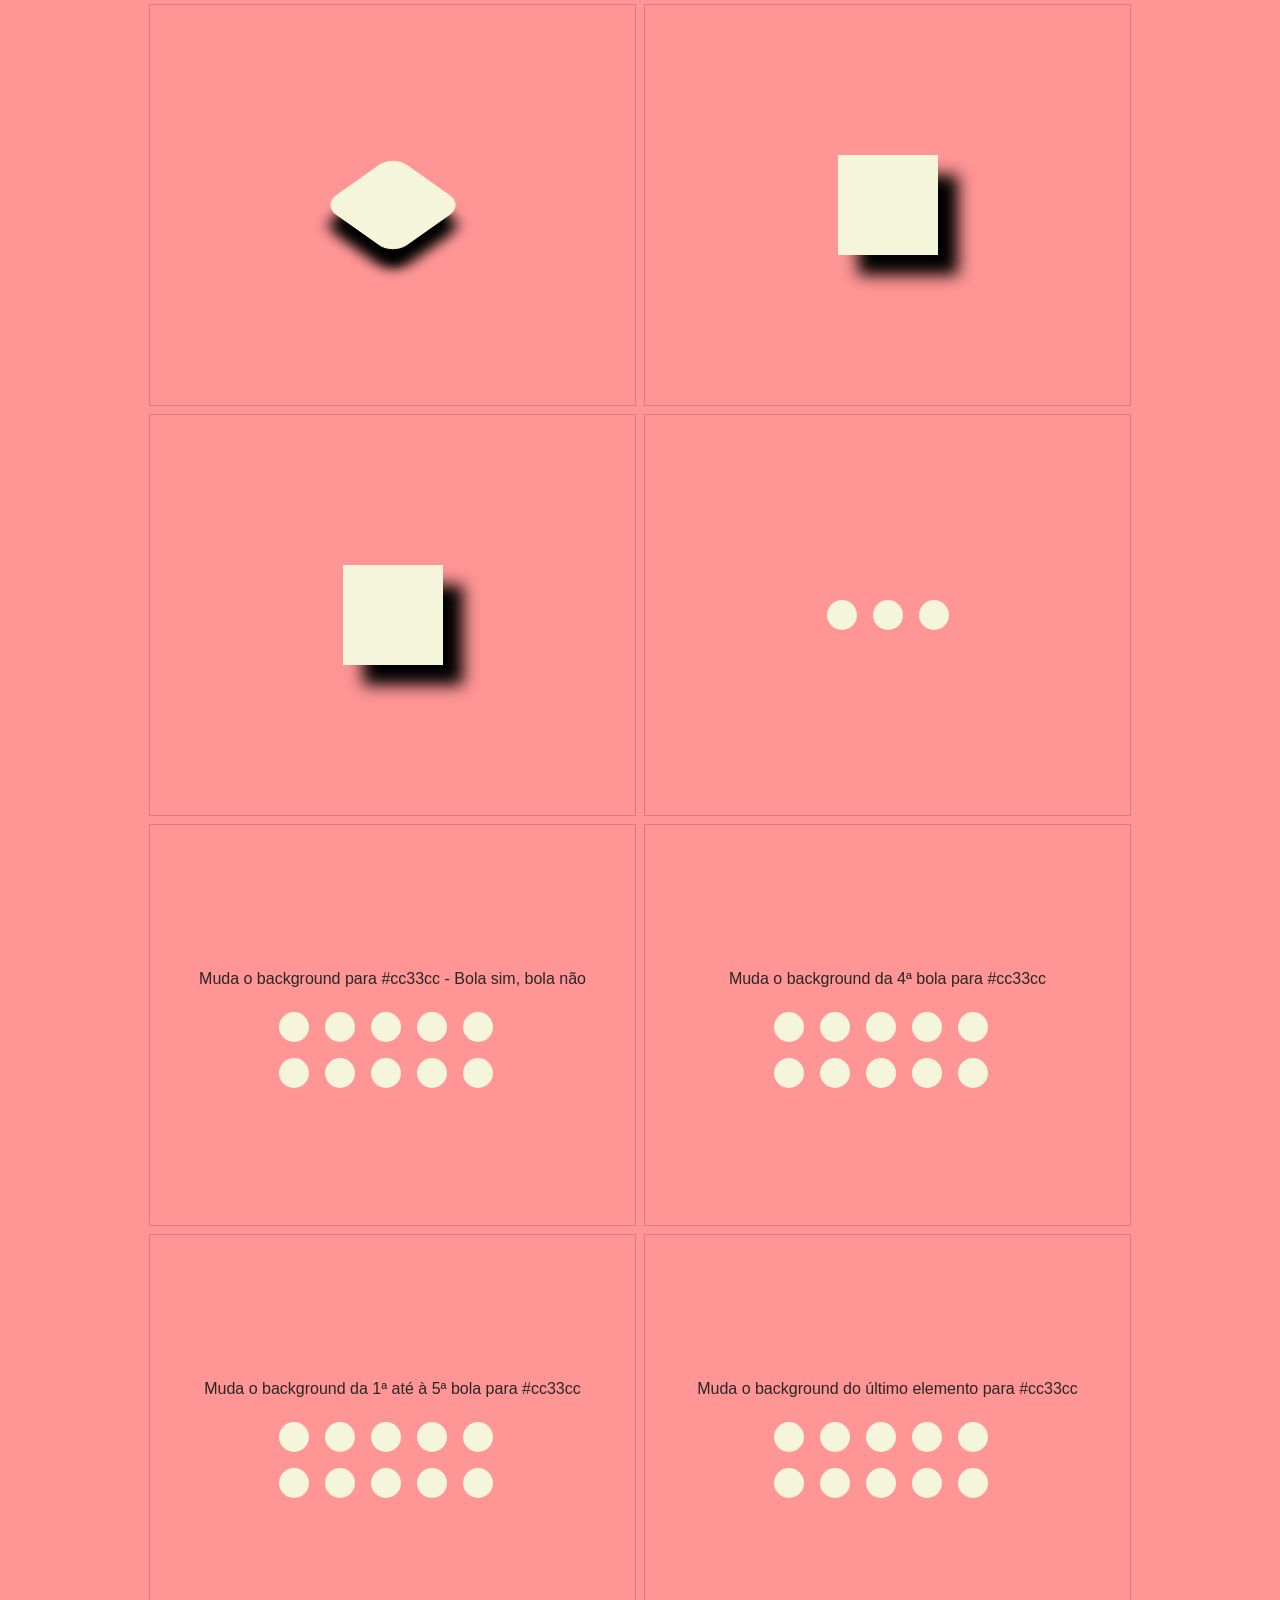
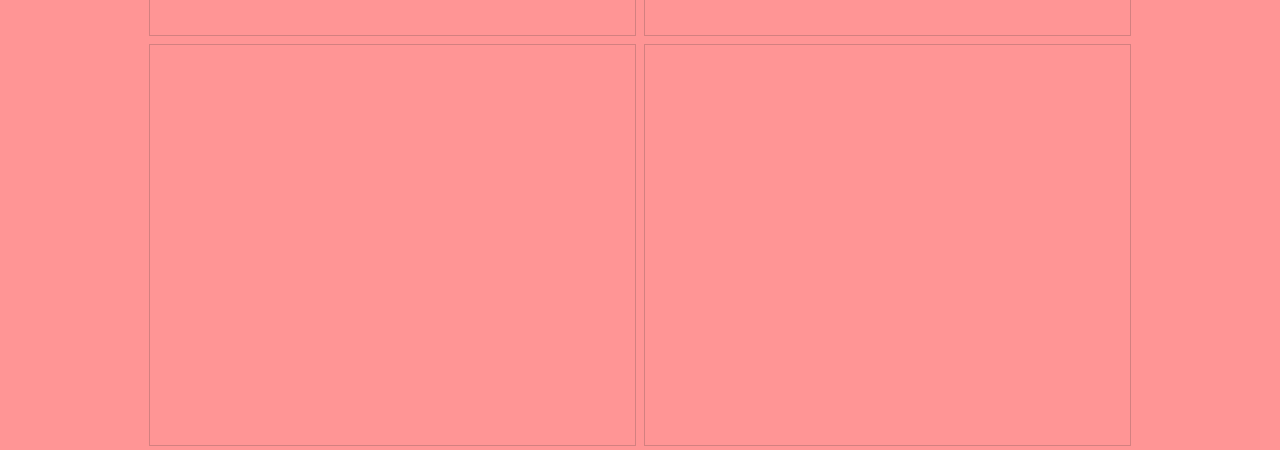
==== index.html @ 0b2a439d "Envio 1-6" ====
<!DOCTYPE html>
<html lang="en">
	<head>
		<meta charset="UTF-8" />
		<meta http-equiv="X-UA-Compatible" content="IE=edge" />
		<meta name="viewport" content="width=device-width, initial-scale=1.0" />
		<title>Document</title>
		<link rel="stylesheet" href="styles.css" />

		<!-- style para outro ficheiro -->
		<!-- <style>
        html, body {
    margin: 0;
    padding: 0;
    background: #f69898;
}

body {
    display: flex;
    flex-wrap: wrap;
    justify-content: space-between;
    width: 990px;
    margin: 0 auto;
}

.container {
    width: calc(50% - 10px);
    display: flex;
    justify-content: center;
    align-items: center;
    position: relative;
    height: 400px;
    border: 1px solid #d38080;
    margin: 4px;
    flex-direction: column;
}

.box {
    width: 120px;
    height: 120px;
    background: beige;
}

.mini-boxes {
    display: flex;
    flex-wrap: wrap;
    width: 50%;
}

.hole {
    width: 30px;
    height: 30px;
    background: beige;
    border-radius: 100%;
    margin: 8px;
} 

    </style> -->
	</head>
	<body>
		<section class="container">
			<div class="box perspective-square"></div>
		</section>

		<section class="container">
			<div class="box z-squares"></div>
		</section>

		<section class="container">
			<div class="box rotate-square"></div>
		</section>

		<section class="container">
			<div class="loading">
				<div class="hole hole1"></div>
				<div class="hole hole2"></div>
				<div class="hole hole3"></div>
			</div>
		</section>

		<div class="container">
			<p>Muda o background para #cc33cc - Bola sim, bola não</p>
			<div class="mini-boxes">
				<div class="hole"></div>
				<div class="hole"></div>
				<div class="hole"></div>
				<div class="hole"></div>
				<div class="hole"></div>
				<div class="hole"></div>
				<div class="hole"></div>
				<div class="hole"></div>
				<div class="hole"></div>
				<div class="hole"></div>
			</div>
		</div>

		<div class="container">
			<p>Muda o background da 4ª bola para #cc33cc</p>
			<div class="mini-boxes">
				<div class="hole"></div>
				<div class="hole"></div>
				<div class="hole"></div>
				<div class="hole"></div>
				<div class="hole"></div>
				<div class="hole"></div>
				<div class="hole"></div>
				<div class="hole"></div>
				<div class="hole"></div>
				<div class="hole"></div>
			</div>
		</div>

		<div class="container">
			<p>Muda o background da 1ª até à 5ª bola para #cc33cc</p>
			<div class="mini-boxes">
				<div class="hole"></div>
				<div class="hole"></div>
				<div class="hole"></div>
				<div class="hole"></div>
				<div class="hole"></div>
				<div class="hole"></div>
				<div class="hole"></div>
				<div class="hole"></div>
				<div class="hole"></div>
				<div class="hole"></div>
			</div>
		</div>

		<div class="container">
			<p>Muda o background do último elemento para #cc33cc</p>
			<div class="mini-boxes">
				<div class="hole"></div>
				<div class="hole"></div>
				<div class="hole"></div>
				<div class="hole"></div>
				<div class="hole"></div>
				<div class="hole"></div>
				<div class="hole"></div>
				<div class="hole"></div>
				<div class="hole"></div>
				<div class="hole"></div>
			</div>
		</div>

		<div class="container">
			<div class="squares">
				<div class="square square--red"></div>
				<div class="square square--blue"></div>
			</div>
		</div>
		<div class="container">
			<div class="board">
				<div class="face front">
					<div class="square"></div>
					<div class="square"></div>
					<div class="square"></div>
					<div class="square"></div>
					<div class="square"></div>
					<div class="square"></div>
					<div class="square"></div>
					<div class="square"></div>
					<div class="square"></div>
					<div class="square"></div>
					<div class="square"></div>
					<div class="square"></div>
					<div class="square"></div>
					<div class="square"></div>
					<div class="square"></div>
					<div class="square"></div>
					<div class="square"></div>
					<div class="square"></div>
					<div class="square"></div>
					<div class="square"></div>
					<div class="square"></div>
					<div class="square"></div>
					<div class="square"></div>
					<div class="square"></div>
					<div class="square"></div>
					<div class="square"></div>
					<div class="square"></div>
					<div class="square"></div>
					<div class="square"></div>
					<div class="square"></div>
					<div class="square"></div>
					<div class="square"></div>
					<div class="square"></div>
					<div class="square"></div>
					<div class="square"></div>
					<div class="square"></div>
					<div class="square"></div>
					<div class="square"></div>
					<div class="square"></div>
					<div class="square"></div>
					<div class="square"></div>
					<div class="square"></div>
					<div class="square"></div>
					<div class="square"></div>
					<div class="square"></div>
					<div class="square"></div>
					<div class="square"></div>
					<div class="square"></div>
					<div class="square"></div>
					<div class="square"></div>
				</div>
			</div>
		</div>
	</body>
	<script>
		document.addEventListener("contextmenu", function (e) {
			e.preventDefault();
		});
	</script>
</html>
---- styles.css ----
html,
body {
  margin: 0;
  padding: 0;
  background: rgb(255, 149, 149);
  color: rgb(39, 39, 39);
  font-family: Arial, Helvetica, sans-serif;
}

body {
  display: flex;
  flex-wrap: wrap;
  justify-content: space-between;
  width: 990px;
  margin: 0 auto;
}

.container {
  width: calc(50% - 10px);
  display: flex;
  justify-content: center;
  align-items: center;
  position: relative;
  height: 400px;
  border: 1px solid #d38080;
  margin: 4px;
  flex-direction: column;
}


.mini-boxes {
  display: flex;
  flex-wrap: wrap;
  width: 50%;
}

.hole {
  width: 30px;
  height: 30px;
  background: beige;
  border-radius: 100%;
  margin: 8px;
}

.box{
  width: 100px;
  height: 100px;
  background: beige;
  box-shadow: 20px 20px 15px 0px rgba(0,0,0,1);
}

@keyframes caixa1 {
  0%{
    left: 0px;
    top: 0px;
    box-shadow: 20px 20px 15px 0px rgba(0,0,0,0);
  }

  100%{
    left: 0px;
    top: 20px;
    box-shadow: 20px 20px 15px 0px rgba(0,0,0,1);
  }

}

.box.perspective-square{
  transform: rotateX(45deg) rotateZ(45deg);
  border-radius: 20px;
  position: relative;
  animation-name: caixa1;
  animation-duration: 1s;
  animation-iteration-count: infinite;
  animation-direction: alternate;
  animation-timing-function: cubic-bezier(0.46, 0.03, 0.79, 0.52);
}

@keyframes caixa2 {
  0%{
    box-shadow: 20px 20px 15px 0px rgba(0,0,0,0);
  }

  100%{
    transform: skewY(45deg);
    box-shadow: 20px 20px 15px 0px rgba(0,0,0,1);
  }
}

.box.z-squares{
  position: relative;
  animation-name: caixa2;
  animation-duration: 2s;
  animation-iteration-count: infinite;
  animation-direction: alternate;
}


@keyframes caixa3 {
  0%{
    transform: rotate(180deg);
  }
  25%{
    transform: rotate(135deg);
  }
  50%{
    transform: rotate(90deg);
  }
  75%{
    transform: rotate(90deg);
  }
  100%{
    transform: rotate(0deg);
  }
  
}

.box.rotate-square{
  position: relative;
  animation-name: caixa3;
  animation-duration: 1s;
  animation-iteration-count: infinite;
  animation-direction: reverse;
}

@keyframes caixa4 {
  0%{
    left: 0px;
    top: 0px;
  }
  
  100%{
    left: 0px;
    top: 10px;
  }
  
}

.loading{
  display: flex;
  position: relative;
  animation-name: caixa4;
  animation-duration: 2s;
  animation-iteration-count: infinite;
  animation-direction: alternate;
}

@keyframes caixa4__hole4 {
  0%{
    left: 0px;
    top: 0px;
  }
  
  100%{
    left: 0px;
    top: 10px;
  }
  
}

.loading:nth-child(2){
  .loading{
    display: flex;
    position: relative;
    animation-name: caixa4__hole2;
    animation-duration: 10s;
    animation-iteration-count: infinite;
    animation-direction: alternate;
  }
}
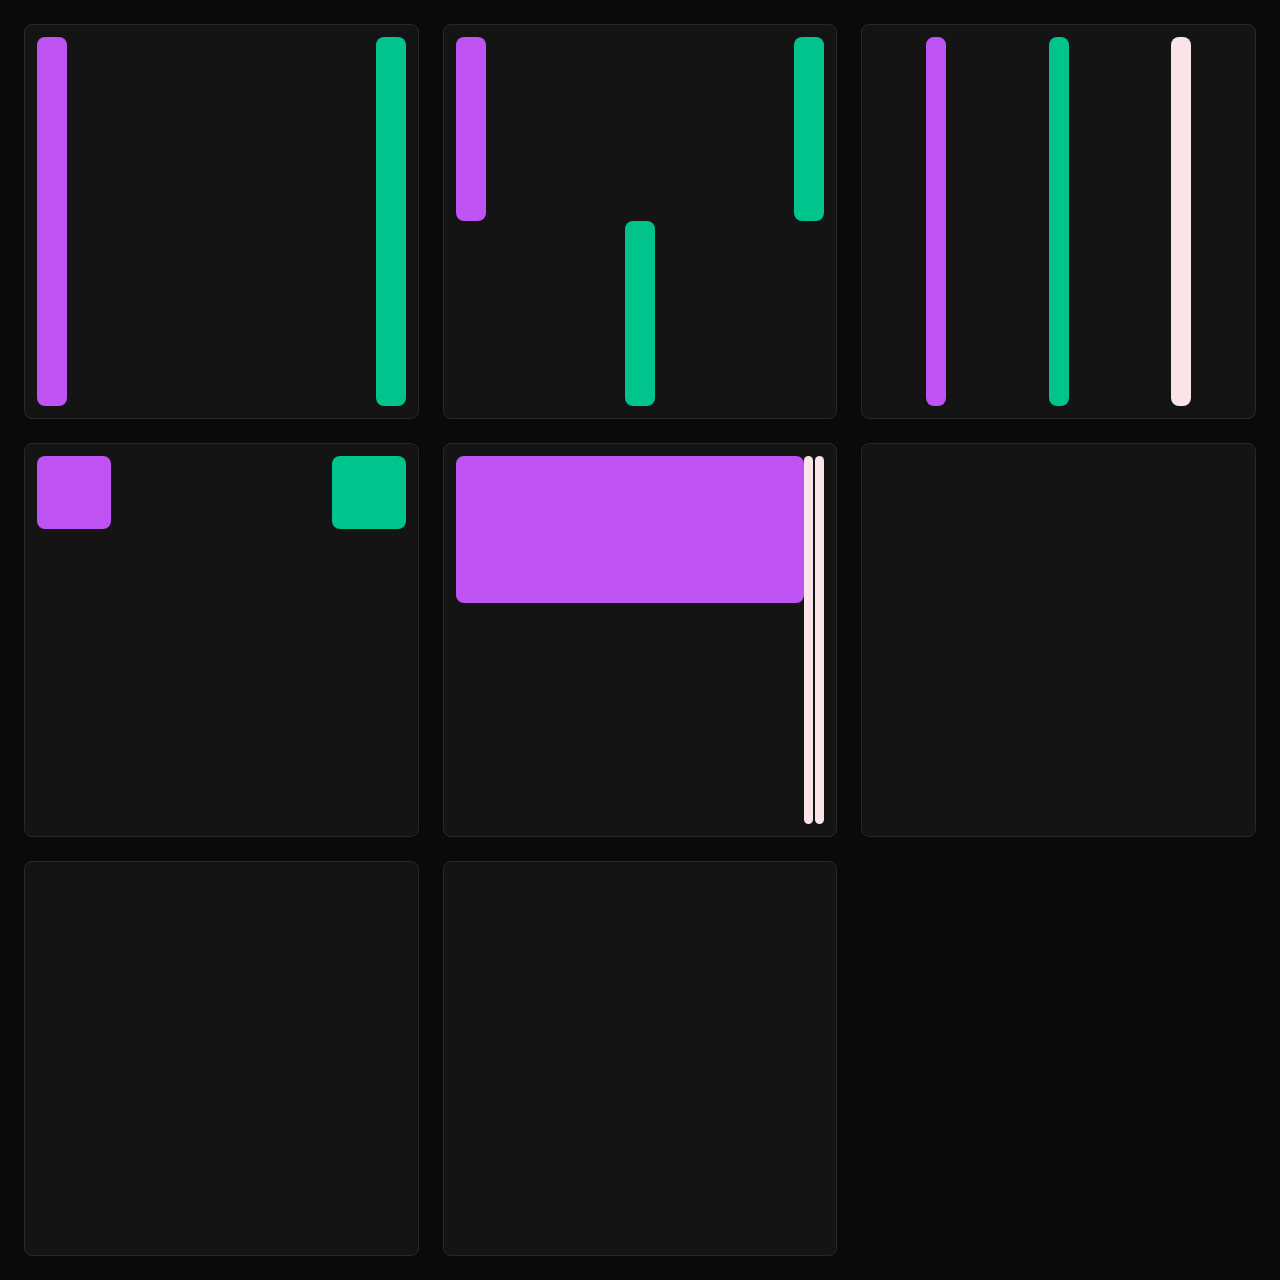
==== commit 7fd341d0: "Envio 1-5" ====
--- a/index.html
+++ b/index.html
@@ -4,210 +4,38 @@
 		<meta charset="UTF-8" />
 		<meta http-equiv="X-UA-Compatible" content="IE=edge" />
 		<meta name="viewport" content="width=device-width, initial-scale=1.0" />
-		<title>Document</title>
+		<title>Mondrian</title>
 		<link rel="stylesheet" href="styles.css" />
-
-		<!-- style para outro ficheiro -->
-		<!-- <style>
-        html, body {
-    margin: 0;
-    padding: 0;
-    background: #f69898;
-}
-
-body {
-    display: flex;
-    flex-wrap: wrap;
-    justify-content: space-between;
-    width: 990px;
-    margin: 0 auto;
-}
-
-.container {
-    width: calc(50% - 10px);
-    display: flex;
-    justify-content: center;
-    align-items: center;
-    position: relative;
-    height: 400px;
-    border: 1px solid #d38080;
-    margin: 4px;
-    flex-direction: column;
-}
-
-.box {
-    width: 120px;
-    height: 120px;
-    background: beige;
-}
-
-.mini-boxes {
-    display: flex;
-    flex-wrap: wrap;
-    width: 50%;
-}
-
-.hole {
-    width: 30px;
-    height: 30px;
-    background: beige;
-    border-radius: 100%;
-    margin: 8px;
-} 
-
-    </style> -->
 	</head>
 	<body>
-		<section class="container">
-			<div class="box perspective-square"></div>
-		</section>
-
-		<section class="container">
-			<div class="box z-squares"></div>
-		</section>
-
-		<section class="container">
-			<div class="box rotate-square"></div>
-		</section>
-
-		<section class="container">
-			<div class="loading">
-				<div class="hole hole1"></div>
-				<div class="hole hole2"></div>
-				<div class="hole hole3"></div>
-			</div>
-		</section>
-
-		<div class="container">
-			<p>Muda o background para #cc33cc - Bola sim, bola não</p>
-			<div class="mini-boxes">
-				<div class="hole"></div>
-				<div class="hole"></div>
-				<div class="hole"></div>
-				<div class="hole"></div>
-				<div class="hole"></div>
-				<div class="hole"></div>
-				<div class="hole"></div>
-				<div class="hole"></div>
-				<div class="hole"></div>
-				<div class="hole"></div>
+		<div class="board board-1">
+			<div class="bg-purple box"></div>
+			<div class="bg-green box"></div>
+		</div>
+		<div class="board board-2">
+			<div class="bg-purple box"></div>
+			<div class="bg-green box dif"></div>
+			<div class="bg-green box"></div>
+		</div>
+		<div class="board board-3">
+			<div class="bg-purple box"></div>
+			<div class="bg-green box"></div>
+			<div class="bg-pink box"></div>
+		</div>
+		<div class="board board-4">
+			<div class="bg-purple box"></div>
+			<div class="bg-green box"></div>
+		</div>
+		<div class="board board-5">
+			<div class="bg-purple box"></div>
+			<div class="box2">
+				<div class="bg-pink box2"></div>
+				<div class="bg-pink box2"></div>
 			</div>
 		</div>
-
-		<div class="container">
-			<p>Muda o background da 4ª bola para #cc33cc</p>
-			<div class="mini-boxes">
-				<div class="hole"></div>
-				<div class="hole"></div>
-				<div class="hole"></div>
-				<div class="hole"></div>
-				<div class="hole"></div>
-				<div class="hole"></div>
-				<div class="hole"></div>
-				<div class="hole"></div>
-				<div class="hole"></div>
-				<div class="hole"></div>
-			</div>
-		</div>
-
-		<div class="container">
-			<p>Muda o background da 1ª até à 5ª bola para #cc33cc</p>
-			<div class="mini-boxes">
-				<div class="hole"></div>
-				<div class="hole"></div>
-				<div class="hole"></div>
-				<div class="hole"></div>
-				<div class="hole"></div>
-				<div class="hole"></div>
-				<div class="hole"></div>
-				<div class="hole"></div>
-				<div class="hole"></div>
-				<div class="hole"></div>
-			</div>
-		</div>
-
-		<div class="container">
-			<p>Muda o background do último elemento para #cc33cc</p>
-			<div class="mini-boxes">
-				<div class="hole"></div>
-				<div class="hole"></div>
-				<div class="hole"></div>
-				<div class="hole"></div>
-				<div class="hole"></div>
-				<div class="hole"></div>
-				<div class="hole"></div>
-				<div class="hole"></div>
-				<div class="hole"></div>
-				<div class="hole"></div>
-			</div>
-		</div>
-
-		<div class="container">
-			<div class="squares">
-				<div class="square square--red"></div>
-				<div class="square square--blue"></div>
-			</div>
-		</div>
-		<div class="container">
-			<div class="board">
-				<div class="face front">
-					<div class="square"></div>
-					<div class="square"></div>
-					<div class="square"></div>
-					<div class="square"></div>
-					<div class="square"></div>
-					<div class="square"></div>
-					<div class="square"></div>
-					<div class="square"></div>
-					<div class="square"></div>
-					<div class="square"></div>
-					<div class="square"></div>
-					<div class="square"></div>
-					<div class="square"></div>
-					<div class="square"></div>
-					<div class="square"></div>
-					<div class="square"></div>
-					<div class="square"></div>
-					<div class="square"></div>
-					<div class="square"></div>
-					<div class="square"></div>
-					<div class="square"></div>
-					<div class="square"></div>
-					<div class="square"></div>
-					<div class="square"></div>
-					<div class="square"></div>
-					<div class="square"></div>
-					<div class="square"></div>
-					<div class="square"></div>
-					<div class="square"></div>
-					<div class="square"></div>
-					<div class="square"></div>
-					<div class="square"></div>
-					<div class="square"></div>
-					<div class="square"></div>
-					<div class="square"></div>
-					<div class="square"></div>
-					<div class="square"></div>
-					<div class="square"></div>
-					<div class="square"></div>
-					<div class="square"></div>
-					<div class="square"></div>
-					<div class="square"></div>
-					<div class="square"></div>
-					<div class="square"></div>
-					<div class="square"></div>
-					<div class="square"></div>
-					<div class="square"></div>
-					<div class="square"></div>
-					<div class="square"></div>
-					<div class="square"></div>
-				</div>
-			</div>
-		</div>
+		<div class="board"></div>
+		<div class="board"></div>
+		<div class="board"></div>
+	
 	</body>
-	<script>
-		document.addEventListener("contextmenu", function (e) {
-			e.preventDefault();
-		});
-	</script>
 </html>
--- a/styles.css
+++ b/styles.css
@@ -1,169 +1,120 @@
 html,
 body {
-  margin: 0;
-  padding: 0;
-  background: rgb(255, 149, 149);
-  color: rgb(39, 39, 39);
-  font-family: Arial, Helvetica, sans-serif;
+    margin: 0;
+    padding: 0;
 }
 
 body {
-  display: flex;
-  flex-wrap: wrap;
-  justify-content: space-between;
-  width: 990px;
-  margin: 0 auto;
+    background: rgba(10, 10, 10);
+    box-sizing: border-box;
+    align-items: center;
+    min-height: 100vh;
+    gap: 24px;
+    display: grid;
+    place-content: center;
+    grid-template-columns: repeat(3, 0.5fr);
+    padding: 24px;
 }
 
-.container {
-  width: calc(50% - 10px);
-  display: flex;
-  justify-content: center;
-  align-items: center;
-  position: relative;
-  height: 400px;
-  border: 1px solid #d38080;
-  margin: 4px;
-  flex-direction: column;
+.board {
+    background: rgba(20, 20, 20);
+    aspect-ratio: 1;
+    border: 1px solid rgba(40, 40, 40);
+    padding: 12px;
+    display: flex;
 }
 
-
-.mini-boxes {
-  display: flex;
-  flex-wrap: wrap;
-  width: 50%;
+div {
+    border-radius: 8px;
 }
 
-.hole {
-  width: 30px;
-  height: 30px;
-  background: beige;
-  border-radius: 100%;
-  margin: 8px;
+/* BG-colors */
+.bg-gray {
+    background: #fafafa;
 }
 
-.box{
-  width: 100px;
-  height: 100px;
-  background: beige;
-  box-shadow: 20px 20px 15px 0px rgba(0,0,0,1);
+.bg-blue {
+    background: #6979f8;
 }
 
-@keyframes caixa1 {
-  0%{
-    left: 0px;
-    top: 0px;
-    box-shadow: 20px 20px 15px 0px rgba(0,0,0,0);
-  }
-
-  100%{
-    left: 0px;
-    top: 20px;
-    box-shadow: 20px 20px 15px 0px rgba(0,0,0,1);
-  }
-
+.bg-red {
+    background: #ff647c;
 }
 
-.box.perspective-square{
-  transform: rotateX(45deg) rotateZ(45deg);
-  border-radius: 20px;
-  position: relative;
-  animation-name: caixa1;
-  animation-duration: 1s;
-  animation-iteration-count: infinite;
-  animation-direction: alternate;
-  animation-timing-function: cubic-bezier(0.46, 0.03, 0.79, 0.52);
+.bg-orange {
+    background: #ffa26b;
 }
 
-@keyframes caixa2 {
-  0%{
-    box-shadow: 20px 20px 15px 0px rgba(0,0,0,0);
-  }
-
-  100%{
-    transform: skewY(45deg);
-    box-shadow: 20px 20px 15px 0px rgba(0,0,0,1);
-  }
+.bg-green {
+    background: #00c48c;
 }
 
-.box.z-squares{
-  position: relative;
-  animation-name: caixa2;
-  animation-duration: 2s;
-  animation-iteration-count: infinite;
-  animation-direction: alternate;
+.bg-purple {
+    background: #be52f2;
 }
 
-
-@keyframes caixa3 {
-  0%{
-    transform: rotate(180deg);
-  }
-  25%{
-    transform: rotate(135deg);
-  }
-  50%{
-    transform: rotate(90deg);
-  }
-  75%{
-    transform: rotate(90deg);
-  }
-  100%{
-    transform: rotate(0deg);
-  }
-  
+.bg-pink {
+    background: #fbe4e8;
 }
 
-.box.rotate-square{
-  position: relative;
-  animation-name: caixa3;
-  animation-duration: 1s;
-  animation-iteration-count: infinite;
-  animation-direction: reverse;
+.board-1{
+    justify-content: space-between;
 }
 
-@keyframes caixa4 {
-  0%{
-    left: 0px;
-    top: 0px;
-  }
-  
-  100%{
-    left: 0px;
-    top: 10px;
-  }
-  
+.board-1 .box{
+    width: 30px;
+    height: 100%;
 }
 
-.loading{
-  display: flex;
-  position: relative;
-  animation-name: caixa4;
-  animation-duration: 2s;
-  animation-iteration-count: infinite;
-  animation-direction: alternate;
+.board-2{
+    justify-content: space-between;
 }
 
-@keyframes caixa4__hole4 {
-  0%{
-    left: 0px;
-    top: 0px;
-  }
-  
-  100%{
-    left: 0px;
-    top: 10px;
-  }
-  
+.board-2 .box{
+    width: 30px;
+    height: 50%;
 }
 
-.loading:nth-child(2){
-  .loading{
+.board-2 .box:nth-child(2){ 
+    align-self: flex-end;
+ }
+
+ .board-3{
+    justify-content: space-evenly;
+    gap:50px;
+ }
+ .board-3 .box{
+    width: 20px;
+    height: 100%;
+ }
+
+ .board-4{
+    justify-content: space-between;
+ }
+
+ .board-4 .box{
+    width: 20%;
+    height: 20%;
+ }
+
+.board-5{
+    
+}
+
+.board-5 .box{
+    flex-direction: column;
+    gap: 5px;
+    width: 100%;
+    height: 40%;
+}
+
+.box2{
+    justify-content: space-evenly;
+    gap: 2px;
+}
+
+.board-5 .box2{
     display: flex;
-    position: relative;
-    animation-name: caixa4__hole2;
-    animation-duration: 10s;
-    animation-iteration-count: infinite;
-    animation-direction: alternate;
-  }
-}+    width: 20px;
+    height: 100%;
+}
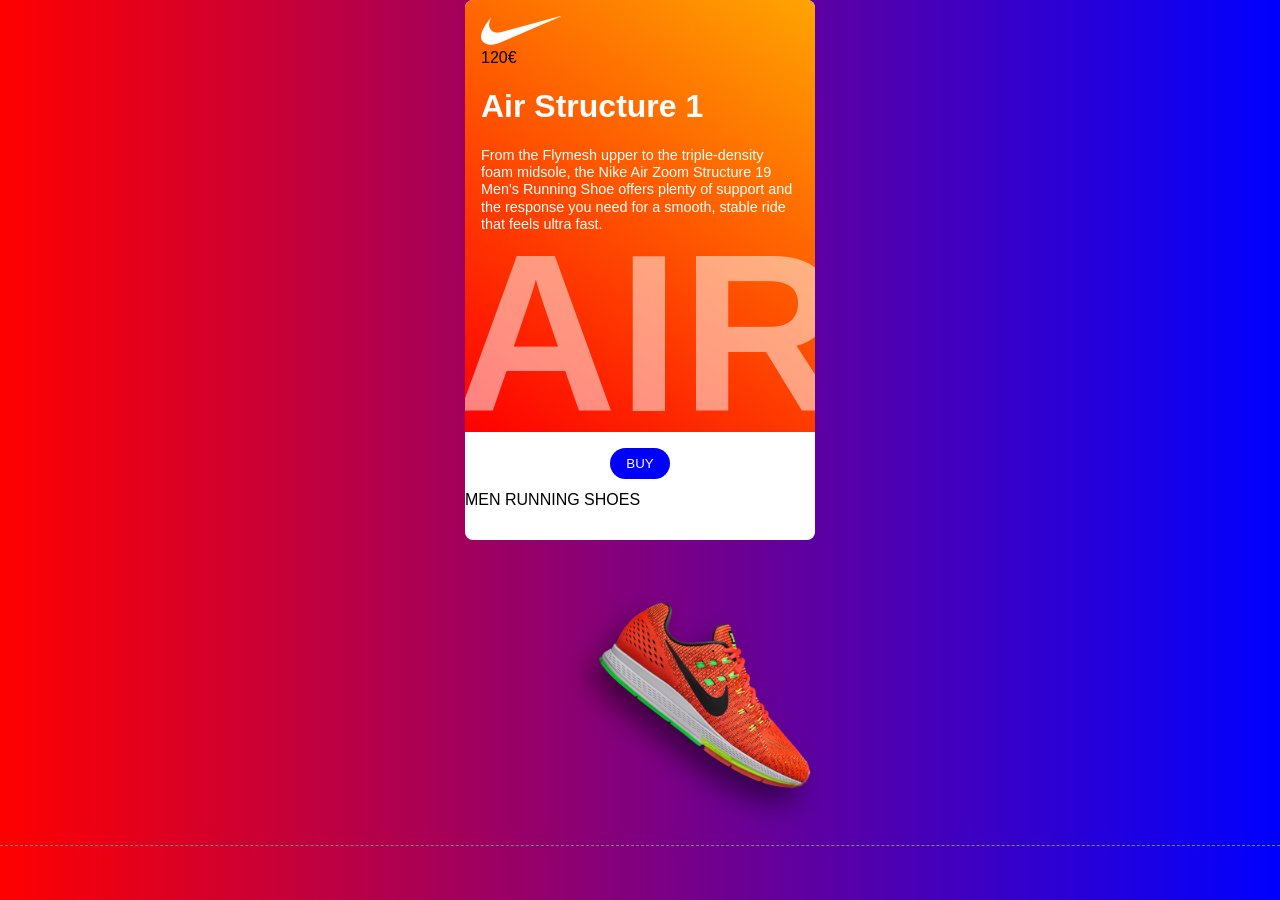
==== commit 86f5d4ed: "Envio 1-4" ====
--- a/index.html
+++ b/index.html
@@ -1,41 +1,31 @@
 <!DOCTYPE html>
 <html lang="en">
-	<head>
-		<meta charset="UTF-8" />
-		<meta http-equiv="X-UA-Compatible" content="IE=edge" />
-		<meta name="viewport" content="width=device-width, initial-scale=1.0" />
-		<title>Mondrian</title>
-		<link rel="stylesheet" href="styles.css" />
-	</head>
-	<body>
-		<div class="board board-1">
-			<div class="bg-purple box"></div>
-			<div class="bg-green box"></div>
-		</div>
-		<div class="board board-2">
-			<div class="bg-purple box"></div>
-			<div class="bg-green box dif"></div>
-			<div class="bg-green box"></div>
-		</div>
-		<div class="board board-3">
-			<div class="bg-purple box"></div>
-			<div class="bg-green box"></div>
-			<div class="bg-pink box"></div>
-		</div>
-		<div class="board board-4">
-			<div class="bg-purple box"></div>
-			<div class="bg-green box"></div>
-		</div>
-		<div class="board board-5">
-			<div class="bg-purple box"></div>
-			<div class="box2">
-				<div class="bg-pink box2"></div>
-				<div class="bg-pink box2"></div>
-			</div>
-		</div>
-		<div class="board"></div>
-		<div class="board"></div>
-		<div class="board"></div>
-	
-	</body>
-</html>
+<head>
+    <meta charset="UTF-8">
+    <meta http-equiv="X-UA-Compatible" content="IE=edge">
+    <meta name="viewport" content="width=device-width, initial-scale=1.0">
+    <title>Sports Card</title>
+    <link rel="stylesheet" href="style.css">
+</head>
+<body>
+    <div class="card">
+        <div class="card__content">
+            <div class="card__content_header">
+                <img class="card__logo"src="assets/logonike.png" alt="">
+                <div class="card_price">120€</div>
+            </div>  
+                <h1 class="card__title">Air Structure 1</h1>
+                <p class="card__description">From the Flymesh upper to the triple-density foam midsole, the Nike Air Zoom Structure 19 Men's Running Shoe
+			offers plenty of support and the response you need for a smooth, stable ride that feels ultra fast.</p>
+
+            <p class="backdrop">AIR</p>
+        </div>
+        <div class="card__actions">
+            <button class="btn">BUY</button>
+            <div class="card__caption">MEN RUNNING SHOES</div>
+        </div>
+    </div>
+    <img class="thumbnail" src="assets/nike19.png" alt="" />
+    <div class="break"></div>
+</body> 
+</html> 
--- a/style.css
+++ b/style.css
@@ -0,0 +1,113 @@
+.html, body{
+    margin:0;
+    background: gainsboro;
+    display: flex;
+    justify-content: center;
+    align-items: center;
+    flex-direction: column;
+    min-width: 100vw;
+    font-family: Arial, Helvetica, sans-serif;
+    background: linear-gradient(90deg,red,blue);
+}
+
+.break {
+    padding: 32px 0;
+    border-bottom: 1px dashed gray;
+    height: 1px;
+    width: 100%;
+}
+
+.card{
+    width: 350px;
+    height: 60vh;
+    background: white;
+    border-radius: 8px;
+    position: relative;
+}
+
+.card__content{
+    background: orange;
+    height: 80%;
+    border-radius: 8px 8px 0 0;
+    padding: 16px;
+    box-sizing: border-box;
+    position: relative;
+    overflow: hidden;
+    background: linear-gradient(35deg, red, orange);
+}
+
+.card__actions{
+    padding: 16px 0;
+}
+
+.card__content__header{
+    position: relative;
+}
+
+.card__content__header .card__logo{
+    width: 50px;
+}
+
+.card__price{
+    position: absolute;
+    right: 0;
+    top: 0;
+}
+
+.card__title{
+    color: white;
+}
+
+.card__description{
+    color: white;
+    font-size: 0.9rem;
+    line-height: 120%;
+}
+
+.btn {
+    border: 0;
+    padding: 8px 16px;
+    cursor: pointer;
+    background: blue;
+    color: white;
+    border-radius: 16px;
+    display: block;
+    margin: 0 auto 12px auto;
+    position: relative;
+    z-index: 99;
+}
+
+.card__captions{
+text-align: center;
+display: block;
+color: grey;
+font-size: 0.8rem;
+}
+
+.backdrop{
+    font-size: 14rem;
+    font-weight: bold;
+    color: white;
+    letter-spacing: 1px;
+    opacity: 0.5;
+    position: absolute;
+    bottom: -30px;
+    margin: 0;
+    padding: 0;
+    left: -10px;
+}
+
+.thumbnail{
+    position: relative;
+    width: 20%;
+    bottom: 0;
+    right: -50px;
+    left: 50px;
+    top: 50px;
+
+}
+
+.button {
+    position: relative;
+    z-index: 99;
+}
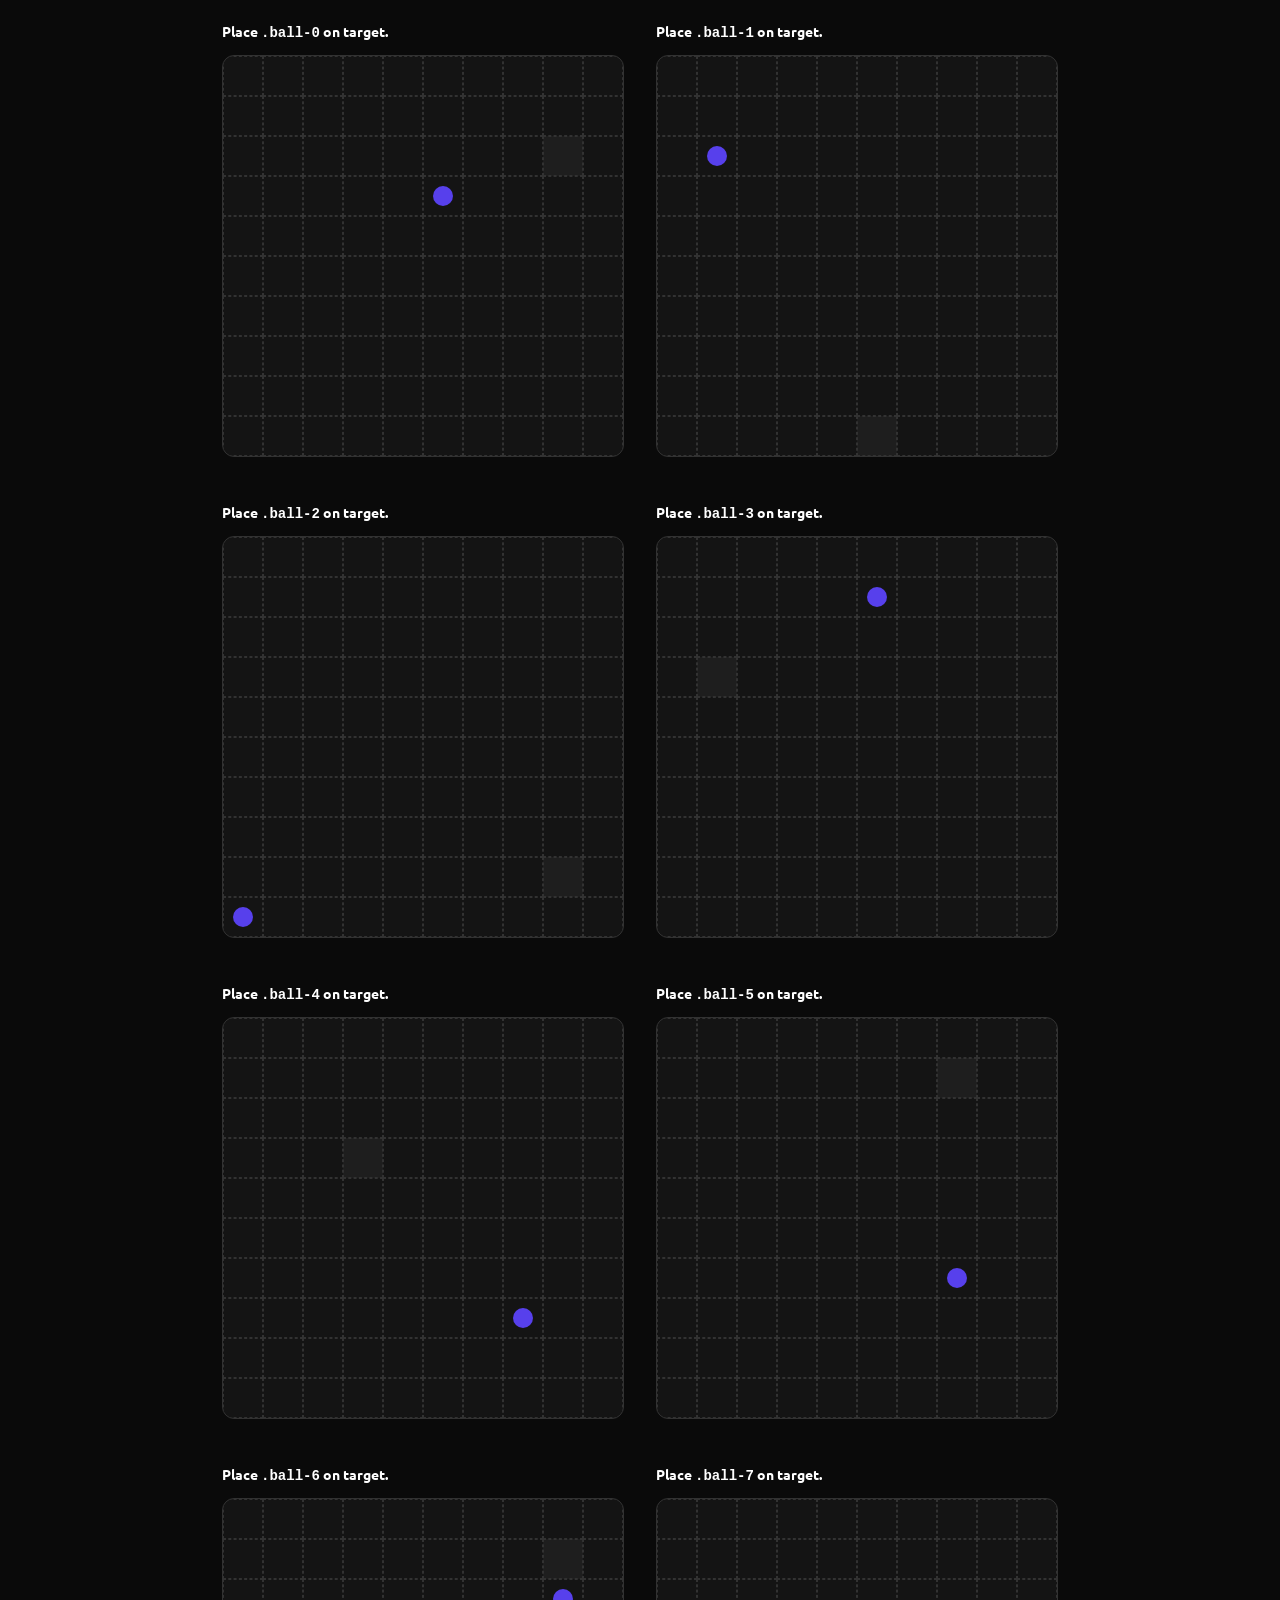
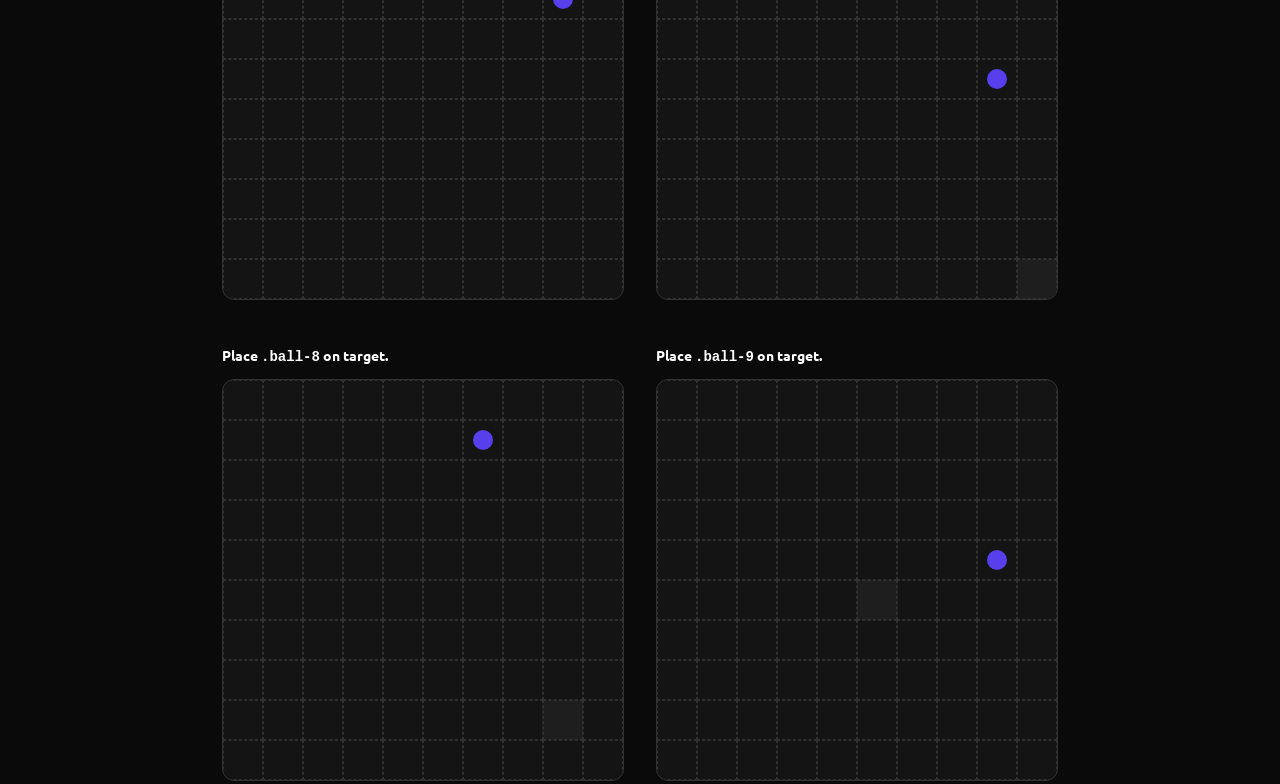
==== commit f4d782bd: "Envio 1-3" ====
--- a/index.html
+++ b/index.html
@@ -4,28 +4,79 @@
     <meta charset="UTF-8">
     <meta http-equiv="X-UA-Compatible" content="IE=edge">
     <meta name="viewport" content="width=device-width, initial-scale=1.0">
-    <title>Sports Card</title>
-    <link rel="stylesheet" href="style.css">
+    <title>Navy Battle</title>
+    <link rel="stylesheet" href="styles.css">
 </head>
 <body>
-    <div class="card">
-        <div class="card__content">
-            <div class="card__content_header">
-                <img class="card__logo"src="assets/logonike.png" alt="">
-                <div class="card_price">120€</div>
-            </div>  
-                <h1 class="card__title">Air Structure 1</h1>
-                <p class="card__description">From the Flymesh upper to the triple-density foam midsole, the Nike Air Zoom Structure 19 Men's Running Shoe
-			offers plenty of support and the response you need for a smooth, stable ride that feels ultra fast.</p>
+    <section>
+        <div class="description">
+            <h3>Place <pre>.ball-0</pre> on target.</h3>
+        </div>
+        <div class="board"></div>
+    </section>
 
-            <p class="backdrop">AIR</p>
+    <section>
+        <div class="description">
+            <h3>Place <pre>.ball-1</pre> on target.</h3>
         </div>
-        <div class="card__actions">
-            <button class="btn">BUY</button>
-            <div class="card__caption">MEN RUNNING SHOES</div>
+        <div class="board"></div>
+    </section>
+
+    <section>
+        <div class="description">
+            <h3>Place <pre>.ball-2</pre> on target.</h3>
         </div>
-    </div>
-    <img class="thumbnail" src="assets/nike19.png" alt="" />
-    <div class="break"></div>
-</body> 
-</html> +        <div class="board"></div>
+    </section>
+
+    <section>
+        <div class="description">
+            <h3>Place <pre>.ball-3</pre> on target.</h3>
+        </div>
+        <div class="board"></div>
+    </section>
+
+    <section>
+        <div class="description">
+            <h3>Place <pre>.ball-4</pre> on target.</h3>
+        </div>
+        <div class="board"></div>
+    </section>
+
+    <section>
+        <div class="description">
+            <h3>Place <pre>.ball-5</pre> on target.</h3>
+        </div>
+        <div class="board"></div>
+    </section>
+
+    <section>
+        <div class="description">
+            <h3>Place <pre>.ball-6</pre> on target.</h3>
+        </div>
+        <div class="board"></div>
+    </section>
+
+    <section>
+        <div class="description">
+            <h3>Place <pre>.ball-7</pre> on target.</h3>
+        </div>
+        <div class="board"></div>
+    </section>
+
+    <section>
+        <div class="description">
+            <h3>Place <pre>.ball-8</pre> on target.</h3>
+        </div>
+        <div class="board"></div>
+    </section>
+
+    <section>
+        <div class="description">
+            <h3>Place <pre>.ball-9</pre> on target.</h3>
+        </div>
+        <div class="board"></div>
+    </section>
+</body>
+<script src="main.js"></script>
+</html>
--- a/styles.css
+++ b/styles.css
@@ -0,0 +1,106 @@
+@import url(https://fonts.googleapis.com/css?family=Ubuntu:300,300italic,regular,italic,500,500italic,700,700italic);
+
+html,
+body {
+    font-family: Ubuntu;
+    font-weight: 400;
+    font-size: 16px;
+    background: rgba(10, 10, 10, 1);
+    display: flex;
+    flex-wrap: wrap;
+    gap: 32px;
+    justify-content: center;
+    color: white;
+    font-size: 12px;
+}
+
+.board {
+    border: 1px solid rgba(50, 50, 50, 1);
+    background: rgba(20, 20, 20, 1);
+    display: flex;
+    align-content: flex-start;
+    flex-wrap: wrap;
+    border-radius: 12px;
+    overflow: hidden;
+    position: relative;
+}
+
+.cell {
+    border: 0.5px dashed rgba(50, 50, 50, 1);
+    display: inline-block;
+    margin: 0;
+    padding: 0;
+    box-sizing: border-box;
+}
+
+.target {
+    background-color: rgba(30, 30, 30, 1);
+}
+
+.ball {
+    width: 20px;
+    height: 20px;
+    background: rgb(87, 64, 236);
+    position: absolute;
+    margin: 10px;
+    border-radius: 100%;
+}
+
+pre {
+    display: inline;
+}
+
+
+
+/* Coloca o teu CSS a partir daqui */
+.ball-0 {
+    right: 160px;
+    top: 120px;
+}
+
+.ball-1 {
+    left: 40px;
+    top: 80px;
+}
+
+.ball-2 {
+    left: 0px;
+    bottom: 0px;
+}
+
+.ball-3 {
+    right: 160px;
+    top: 40px;
+}
+
+.ball-4 {
+    right: 80px;
+    bottom: 80px;
+}
+
+.ball-5 {
+    right: 80px;
+    bottom: 120px;
+}
+
+.ball-6 {
+    right: 40px;
+    top: 80px;
+}
+
+.ball-7 {
+    right: 40px;
+    top: 160px;
+}
+
+.ball-8 {
+    right: 120px;
+    top: 40px;
+}
+
+.ball-9 {
+    right: 40px;
+    top: 160px;
+}
+
+.ball-10 {}
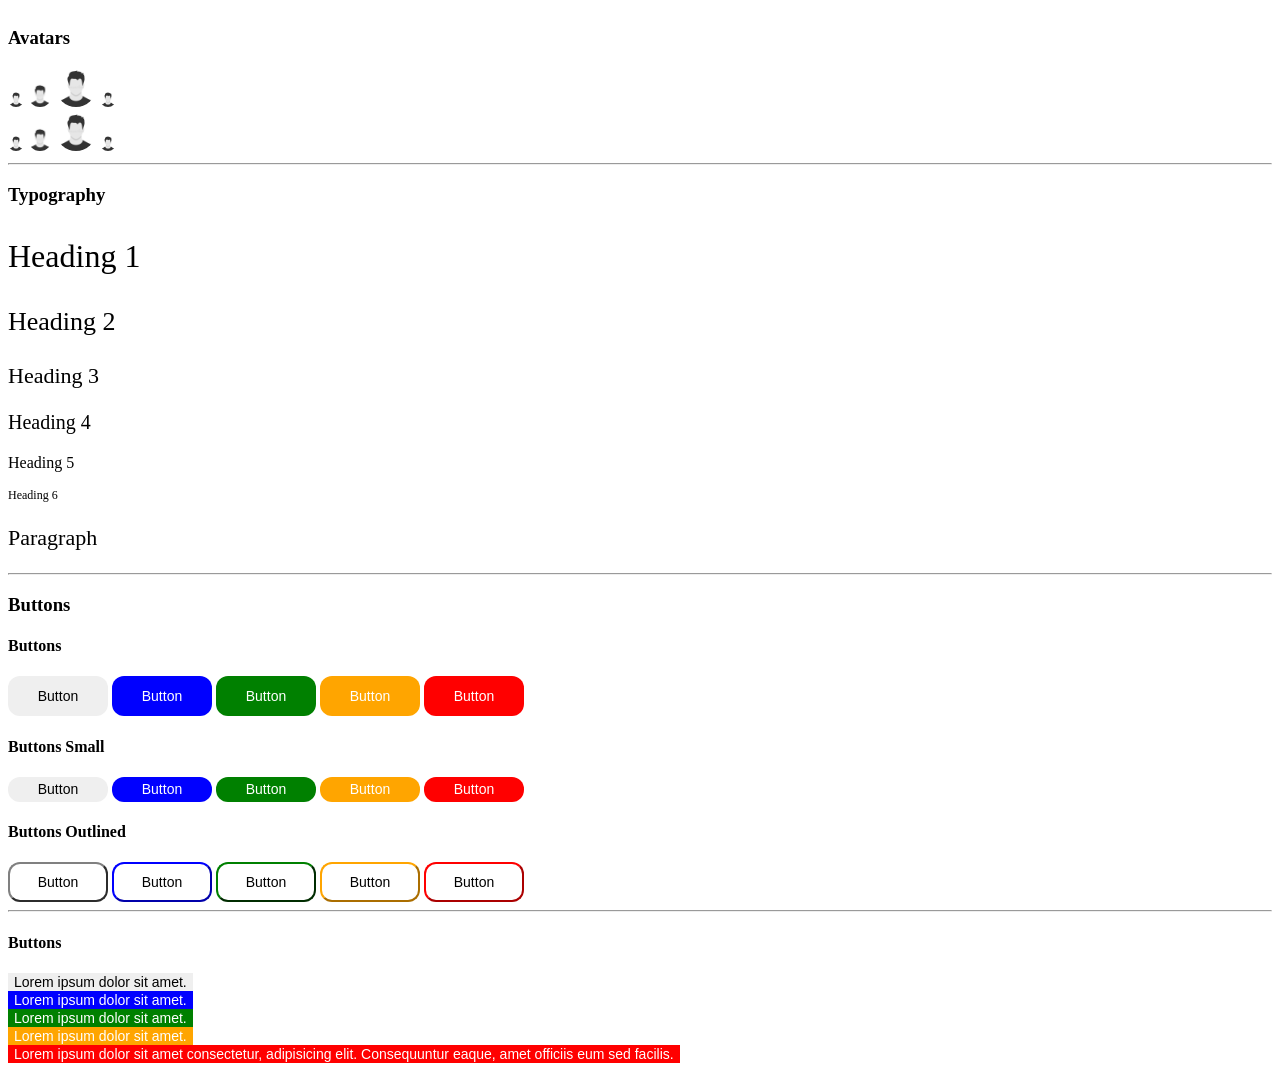
==== commit b570151e: "Envio 0-5" ====
--- a/index.html
+++ b/index.html
@@ -4,79 +4,176 @@
     <meta charset="UTF-8">
     <meta http-equiv="X-UA-Compatible" content="IE=edge">
     <meta name="viewport" content="width=device-width, initial-scale=1.0">
-    <title>Navy Battle</title>
-    <link rel="stylesheet" href="styles.css">
+    <title>Document</title>
 </head>
-<body>
-    <section>
-        <div class="description">
-            <h3>Place <pre>.ball-0</pre> on target.</h3>
+<link href="styles/style.css" rel="stylesheet">
+<body>    
+    <div class="avatars__container">
+        <h3 class="title">Avatars</h3>
+             <a href="" class="avatar">
+                <img src="assets/foto_perfil.jpeg" class="avatar avatar--small">
+                <div class="avatar__status"></div>
+            </a>
+            <a href="" class="avatar">
+                <img src="assets/foto_perfil.jpeg" class="avatar avatar--medium">
+                <div class="avatar__status"></div>
+            </a>
+            <a href="" class="avatar">
+                <img src="assets/foto_perfil.jpeg" class="avatar avatar--large">
+                <div class="avatar__status"></div>
+            </a>
+            <a href="" class="avatar">
+                <img src="assets/foto_perfil.jpeg" class="avatar avatar--small">
+                <div class="avatar__status"></div>
+            </a>
+     </div><br>
+     <div class="avatars__container">
+             <a href="" class="avatar">
+                <img src="assets/foto_perfil.jpeg" class="avatar avatar--small">
+                <div class="avatar__status"></div>
+            </a>
+            <a href="" class="avatar">
+                <img src="assets/foto_perfil.jpeg" class="avatar avatar--medium">
+                <div class="avatar__status"></div>
+            </a>
+            <a href="" class="avatar">
+                <img src="assets/foto_perfil.jpeg" class="avatar avatar--large">
+                <div class="avatar__status"></div>
+            </a>
+            <a href="" class="avatar">
+                <img src="assets/foto_perfil.jpeg" class="avatar avatar--small">
+                <div class="avatar__status"></div>
+            </a>
+     </div>
+<hr>
+    <div class="Typography__container">
+        <h3 class="title">Typography</h3>
+        <div class="heading1">   
+            <p>Heading 1</p>
         </div>
-        <div class="board"></div>
-    </section>
-
-    <section>
-        <div class="description">
-            <h3>Place <pre>.ball-1</pre> on target.</h3>
+        <div class="heading2">   
+            <p>Heading 2</p>
+        </div>  
+        <div class="heading3">   
+            <p>Heading 3</p>
+        </div>  
+        <div class="heading4">   
+            <p>Heading 4</p>
+        </div>  
+        <div class="heading5">   
+            <p>Heading 5</p>
+        </div> 
+        <div class="heading6">   
+            <p>Heading 6</p>
         </div>
-        <div class="board"></div>
-    </section>
-
-    <section>
-        <div class="description">
-            <h3>Place <pre>.ball-2</pre> on target.</h3>
+        <div class="paragraph">   
+            <p>Paragraph</p>
+        </div>    
+    </div>
+<hr>
+    <div class="btns__container"> 
+        <h3 class="title">Buttons</h3>
+        <h4 class="subtitle">Buttons</h4>
+        <div>
+        <button type="button" class="btn-standard">
+            <a href="" class="btn_image"></a>
+            <span>Button</span>
+        </button>
+        <button type="button" class="btn-blue">
+            <a href="" class="btn_image"></a>
+            <span>Button</span>
+        </button>
+        <button type="button" class="btn-green">
+            <a href="" class="btn_image"></a>
+            <span>Button</span>
+        </button>
+        <button type="button" class="btn-orange">
+            <a href="" class="btn_image"></a>
+            <span>Button</span>
+        </button>
+        <button type="button" class="btn-red">
+            <a href="" class="btn_image"></a>
+            <span>Button</span>
+        </button>
         </div>
-        <div class="board"></div>
-    </section>
-
-    <section>
-        <div class="description">
-            <h3>Place <pre>.ball-3</pre> on target.</h3>
+        <h4 class="subtitle">Buttons Small</h4>
+        <div>
+            <button type="button" class="btn-small-standard">
+                <a href="" class="btn_image"></a>
+                <span>Button</span>
+            </button>
+            <button type="button" class="btn-small-blue">
+                <a href="" class="btn_image"></a>
+                <span>Button</span>
+            </button>
+            <button type="button" class="btn-small-green">
+                <a href="" class="btn_image"></a>
+                <span>Button</span>
+            </button>
+            <button type="button" class="btn-small-orange">
+                <a href="" class="btn_image"></a>
+                <span>Button</span>
+            </button>
+            <button type="button" class="btn-small-red">
+                <a href="" class="btn_image"></a>
+                <span>Button</span>
+            </button>
         </div>
-        <div class="board"></div>
-    </section>
-
-    <section>
-        <div class="description">
-            <h3>Place <pre>.ball-4</pre> on target.</h3>
-        </div>
-        <div class="board"></div>
-    </section>
-
-    <section>
-        <div class="description">
-            <h3>Place <pre>.ball-5</pre> on target.</h3>
-        </div>
-        <div class="board"></div>
-    </section>
-
-    <section>
-        <div class="description">
-            <h3>Place <pre>.ball-6</pre> on target.</h3>
-        </div>
-        <div class="board"></div>
-    </section>
-
-    <section>
-        <div class="description">
-            <h3>Place <pre>.ball-7</pre> on target.</h3>
-        </div>
-        <div class="board"></div>
-    </section>
-
-    <section>
-        <div class="description">
-            <h3>Place <pre>.ball-8</pre> on target.</h3>
-        </div>
-        <div class="board"></div>
-    </section>
-
-    <section>
-        <div class="description">
-            <h3>Place <pre>.ball-9</pre> on target.</h3>
-        </div>
-        <div class="board"></div>
-    </section>
+        <h4 class="subtitle">Buttons Outlined</h4>
+        <div>
+            <button type="button" class="btn-outlined-standard">
+                <a href="" class="btn_image"></a>
+                <span>Button</span>
+            </button>
+            <button type="button" class="btn-outlined-blue">
+                <a href="" class="btn_image"></a>
+                <span>Button</span>
+            </button>
+            <button type="button" class="btn-outlined-green">
+                <a href="" class="btn_image"></a>
+                <span>Button</span>
+            </button>
+            <button type="button" class="btn-outlined-orange">
+                <a href="" class="btn_image"></a>
+                <span>Button</span>
+            </button>
+            <button type="button" class="btn-outlined-red">
+                <a href="" class="btn_image"></a>
+                <span>Button</span>
+            </button>
+    </div>
+<hr>
+<h4 class="subtitle">Buttons</h4>
+<div>
+<div>
+    <button type="button" class="btn-standard2">
+        <a href="" class="btn_image"></a>
+        <span>Lorem ipsum dolor sit amet.</span>
+    </button>
+</div>
+<div>
+    <button type="button" class="btn-blue2">
+        <a href="" class="btn_image"></a>
+        <span>Lorem ipsum dolor sit amet.</span>
+    </button>
+</div>
+<div>
+    <button type="button" class="btn-green2">
+        <a href="" class="btn_image"></a>
+        <span>Lorem ipsum dolor sit amet.</span>
+    </button>
+</div>
+<div>
+    <button type="button" class="btn-orange2">
+        <a href="" class="btn_image"></a>
+        <span>Lorem ipsum dolor sit amet.</span>
+    </button>
+</div>
+<div>
+    <button type="button" class="btn-red2">
+        <a href="" class="btn_image"></a>
+        <span>Lorem ipsum dolor sit amet consectetur, adipisicing elit. Consequuntur eaque, amet officiis eum sed facilis.</span>
+    </button>
+</div>
 </body>
-<script src="main.js"></script>
 </html>
--- a/styles/style.css
+++ b/styles/style.css
@@ -0,0 +1,260 @@
+.avatar{
+    display: inline-block;
+}
+.avatar--small {
+    width: 16px;
+    height: 16px;
+    border-radius: 100%;
+}
+.avatar--medium {
+    width: 24px;
+    height: 24px;
+    border-radius: 100%;
+}
+.avatar--large {
+    width: 40px;
+    height: 40px;
+    border-radius: 100%;
+}
+.avatars__container {
+    display: inline-block;
+}
+.heading1{
+    font-size: 32px;
+}
+.heading2{
+    font-size: 26px;
+}
+.heading3{
+    font-size: 22px;
+}
+.heading4{
+    font-size: 20px;
+}
+.heading5{
+    font-size: 16px;
+}
+.heading6{
+    font-size: 12px;
+}
+.paragraph{
+    font-size: 22px;
+}
+.btn-standard{
+    width: 100px;
+    height: 40px;
+    font-size: 14px;
+    border: none;
+    border-radius: 12px;
+    padding: auto;
+    text-align: center;
+    cursor: pointer;
+}
+.btn-blue{
+    width: 100px;
+    height: 40px;
+    font-size: 14px;
+    background: blue;
+    border: none;
+    border-radius: 12px;
+    padding: auto;
+    color:white;
+    text-align: center;
+    cursor: pointer;
+}
+.btn-green{
+    width: 100px;
+    height: 40px;
+    font-size: 14px;
+    background: green;
+    border: none;
+    border-radius: 12px;
+    padding: auto;
+    color:white;
+    text-align: center;
+    cursor: pointer;
+}
+.btn-orange{
+    width: 100px;
+    height: 40px;
+    font-size: 14px;
+    background: orange;
+    border: none;
+    border-radius: 12px;
+    padding: auto;
+    color:white;
+    text-align: center;
+    cursor: pointer;
+}
+.btn-red{
+    width: 100px;
+    height: 40px;
+    font-size: 14px;
+    background: red;
+    border: none;
+    border-radius: 12px;
+    padding: auto;
+    color:white;
+    text-align: center;
+    cursor: pointer;
+}
+.btn-small-standard{
+    width: 100px;
+    height: 25px;
+    font-size: 14px;
+    border: none;
+    border-radius: 12px;
+    padding: auto;
+    text-align: center;
+    cursor: pointer;
+}
+.btn-small-blue{
+    width: 100px;
+    height: 25px;
+    font-size: 14px;
+    background: blue;
+    border: none;
+    border-radius: 12px;
+    padding: auto;
+    color:white;
+    text-align: center;
+    cursor: pointer;
+}
+.btn-small-green{
+    width: 100px;
+    height: 25px;
+    font-size: 14px;
+    background: green;
+    border: none;
+    border-radius: 12px;
+    padding: auto;
+    color:white;
+    text-align: center;
+    cursor: pointer;
+}
+.btn-small-orange{
+    width: 100px;
+    height: 25px;
+    font-size: 14px;
+    background: orange;
+    border: none;
+    border-radius: 12px;
+    padding: auto;
+    color:white;
+    text-align: center;
+    cursor: pointer;
+}
+.btn-small-red{
+    width: 100px;
+    height: 25px;
+    font-size: 14px;
+    background: red;
+    border:none;
+    border-radius: 12px;
+    padding: auto;
+    color:white;
+    text-align: center;
+    cursor: pointer;
+}
+.btn-outlined-standard{
+    width: 100px;
+    height: 40px;
+    font-size: 14px;
+    background-color: white;
+    border-color: gray;
+    border-radius: 12px;
+    padding: auto;
+    text-align: center;
+    cursor: pointer;
+}
+.btn-outlined-blue{
+    width: 100px;
+    height: 40px;
+    font-size: 14px;
+    background: white;
+    border-color: blue;
+    border-radius: 12px;
+    padding: auto;
+    color:black;
+    text-align: center;
+    cursor: pointer;
+}
+.btn-outlined-green{
+    width: 100px;
+    height: 40px;
+    font-size: 14px;
+    background: white;
+    border-color: green;
+    border-radius: 12px;
+    padding: auto;
+    color:black;
+    text-align: center;
+    cursor: pointer;
+}
+.btn-outlined-orange{
+    width: 100px;
+    height: 40px;
+    font-size: 14px;
+    background: white;
+    border-color: orange;
+    border-radius: 12px;
+    padding: auto;
+    color:black;
+    text-align: center;
+    cursor: pointer;
+}
+.btn-outlined-red{
+    width: 100px;
+    height: 40px;
+    font-size: 14px;
+    background: white;
+    border-color: red   ;
+    border-radius: 12px;
+    padding: auto;
+    color:black;
+    text-align: center;
+    cursor: pointer;
+}
+.btn-standard2{
+    font-size: 14px;
+    border: none;
+    padding: auto;
+    text-align: center;
+    cursor: pointer;
+}
+.btn-blue2{
+    font-size: 14px;
+    background: blue;
+    border:none;
+    padding: auto;
+    color:white;
+    text-align: center;
+    cursor: pointer;
+}
+.btn-green2{
+    font-size: 14px;
+    background: green;
+    border:none;
+    padding: auto;
+    color:white;
+    text-align: center;
+    cursor: pointer;
+}
+.btn-orange2{
+    font-size: 14px;
+    background: orange;
+    border:none;
+    padding: auto;
+    color:white;
+    text-align: center;
+    cursor: pointer;
+}
+.btn-red2{
+    font-size: 14px;
+    background: red;
+    border:none;
+    padding: auto;
+    color:white;
+    text-align: center;
+    cursor: pointer;
+}
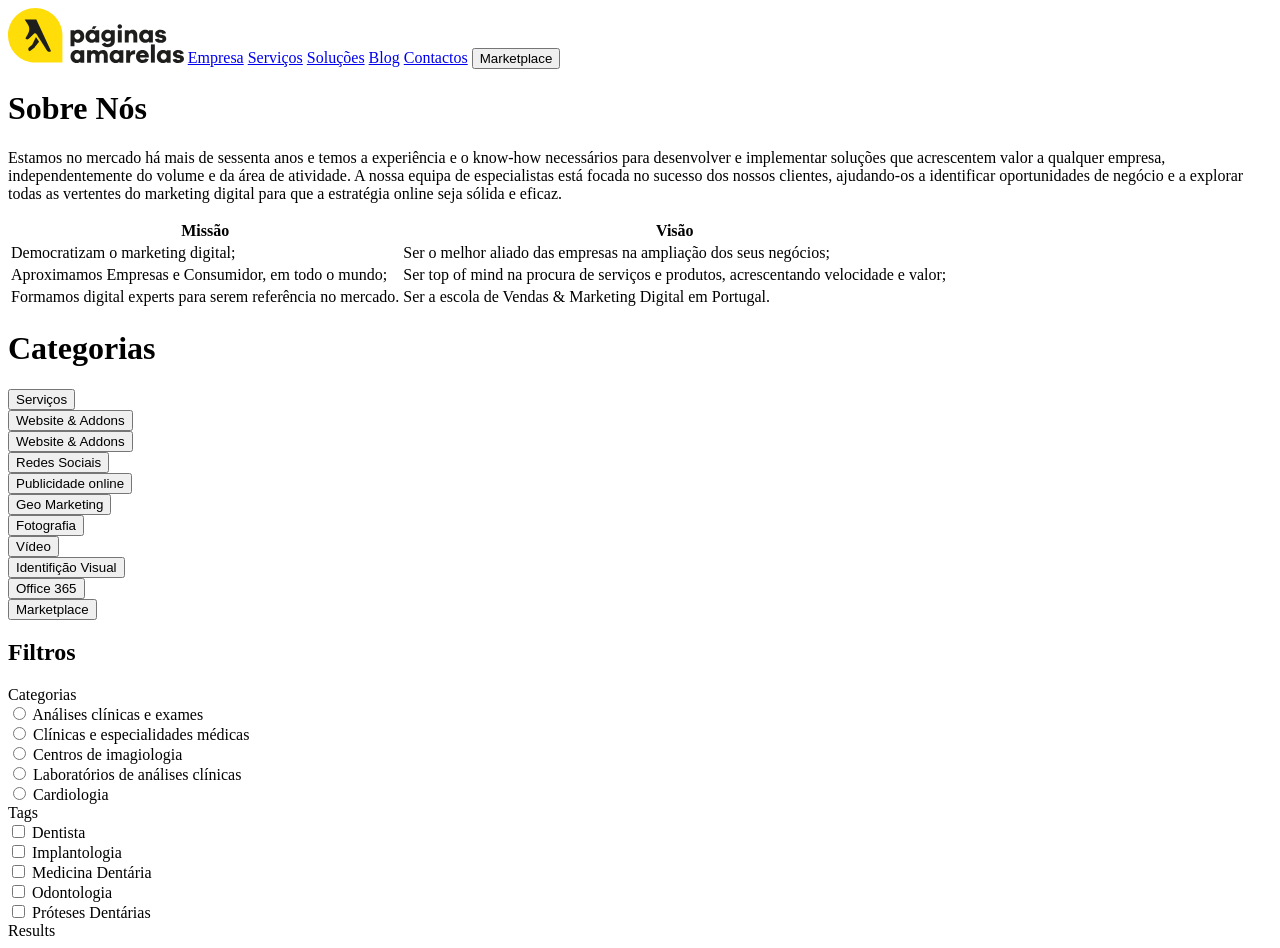
==== commit 49378289: "Envio 0-4" ====
--- a/index.html
+++ b/index.html
@@ -6,174 +6,154 @@
     <meta name="viewport" content="width=device-width, initial-scale=1.0">
     <title>Document</title>
 </head>
-<link href="styles/style.css" rel="stylesheet">
-<body>    
-    <div class="avatars__container">
-        <h3 class="title">Avatars</h3>
-             <a href="" class="avatar">
-                <img src="assets/foto_perfil.jpeg" class="avatar avatar--small">
-                <div class="avatar__status"></div>
-            </a>
-            <a href="" class="avatar">
-                <img src="assets/foto_perfil.jpeg" class="avatar avatar--medium">
-                <div class="avatar__status"></div>
-            </a>
-            <a href="" class="avatar">
-                <img src="assets/foto_perfil.jpeg" class="avatar avatar--large">
-                <div class="avatar__status"></div>
-            </a>
-            <a href="" class="avatar">
-                <img src="assets/foto_perfil.jpeg" class="avatar avatar--small">
-                <div class="avatar__status"></div>
-            </a>
-     </div><br>
-     <div class="avatars__container">
-             <a href="" class="avatar">
-                <img src="assets/foto_perfil.jpeg" class="avatar avatar--small">
-                <div class="avatar__status"></div>
-            </a>
-            <a href="" class="avatar">
-                <img src="assets/foto_perfil.jpeg" class="avatar avatar--medium">
-                <div class="avatar__status"></div>
-            </a>
-            <a href="" class="avatar">
-                <img src="assets/foto_perfil.jpeg" class="avatar avatar--large">
-                <div class="avatar__status"></div>
-            </a>
-            <a href="" class="avatar">
-                <img src="assets/foto_perfil.jpeg" class="avatar avatar--small">
-                <div class="avatar__status"></div>
-            </a>
-     </div>
-<hr>
-    <div class="Typography__container">
-        <h3 class="title">Typography</h3>
-        <div class="heading1">   
-            <p>Heading 1</p>
+<body>
+    <div class="nav__container">
+        <nav>
+            <a href="http://localhost:3000/0-4-brief-html/">
+                <img src="assets/logo.svg" class="logo"></a>
+            <il><a href="#">Empresa</a></il>
+            <il><a href="#">Serviços</a></il>
+            <il><a href="#">Soluções</a></il>
+            <il><a href="#">Blog</a></il>
+            <il><a href="#">Contactos</a></il>
+            <il><a href="#"></a>
+                <button>Marketplace</button></il>
+        </nav>
+       <main>
+    <div class="splash">
+            <h1 class="splash-header">Sobre Nós</h1>
+            <p>Estamos no mercado há mais de sessenta anos e temos a experiência e o know-how necessários
+                para desenvolver e implementar soluções que acrescentem valor a qualquer empresa, independentemente
+                do volume e da área de atividade. A nossa equipa de especialistas está focada no sucesso dos nossos
+                clientes, ajudando-os a identificar oportunidades de negócio e a explorar todas as vertentes do marketing digital para que a estratégia online seja sólida e eficaz.
+            </p>
+    <div class="table__container">
+            <table>
+                <thead>
+                    <tr>
+                        <th>Missão</th>
+                        <th>Visão</th>
+                    </tr>
+                </thead>
+                <tbody>
+                    <tr>
+                        <td>Democratizam o marketing digital;</td>
+                        <td>Ser o melhor aliado das empresas na ampliação dos seus negócios;</td>
+                    </tr>
+                    <tr>
+                        <td>Aproximamos Empresas e Consumidor, em todo o mundo;</td>
+                        <td>Ser top of mind na procura de serviços e produtos, acrescentando velocidade e valor;</td>
+                    </tr>
+                    <tr>
+                        <td>Formamos digital experts para serem referência no mercado.</td>
+                        <td>Ser a escola de Vendas & Marketing Digital em Portugal.</td>
+                    </tr>
+                </tbody>
+            </table>
+    <div class="category__container">
+        <h1 class="category">Categorias</h1>
+        <div class="category">
+            <a href="#"></a>
+            <button>Serviços</button>
         </div>
-        <div class="heading2">   
-            <p>Heading 2</p>
-        </div>  
-        <div class="heading3">   
-            <p>Heading 3</p>
-        </div>  
-        <div class="heading4">   
-            <p>Heading 4</p>
-        </div>  
-        <div class="heading5">   
-            <p>Heading 5</p>
-        </div> 
-        <div class="heading6">   
-            <p>Heading 6</p>
+        <div class="category">
+            <a href="#"></a>
+            <button>Website & Addons</button>
         </div>
-        <div class="paragraph">   
-            <p>Paragraph</p>
-        </div>    
+        <div class="category">
+            <a href="#"></a>
+            <button>Website & Addons</button>
+        </div>
+        <div class="category">
+            <a href="#"></a>
+            <button>Redes Sociais</button>
+        </div>
+        <div class="category">
+            <a href="#"></a>
+            <button>Publicidade online</button>
+        </div>
+        <div class="category">
+            <a href="#"></a>
+            <button>Geo Marketing</button>
+        </div>
+        <div class="category">
+            <a href="#"></a>
+            <button>Fotografia</button>
+        </div>
+        <div class="category">
+            <a href="#"></a>
+            <button>Vídeo</button>
+        </div>
+        <div class="category">
+            <a href="#"></a>
+            <button>Identifição Visual</button>
+        </div>
+        <div class="category">
+            <a href="#"></a>
+            <button>Office 365</button>
+        </div>
+        <div class="category">
+            <a href="#"></a>
+            <button>Marketplace</button>
+        </div>
     </div>
-<hr>
-    <div class="btns__container"> 
-        <h3 class="title">Buttons</h3>
-        <h4 class="subtitle">Buttons</h4>
-        <div>
-        <button type="button" class="btn-standard">
-            <a href="" class="btn_image"></a>
-            <span>Button</span>
-        </button>
-        <button type="button" class="btn-blue">
-            <a href="" class="btn_image"></a>
-            <span>Button</span>
-        </button>
-        <button type="button" class="btn-green">
-            <a href="" class="btn_image"></a>
-            <span>Button</span>
-        </button>
-        <button type="button" class="btn-orange">
-            <a href="" class="btn_image"></a>
-            <span>Button</span>
-        </button>
-        <button type="button" class="btn-red">
-            <a href="" class="btn_image"></a>
-            <span>Button</span>
-        </button>
-        </div>
-        <h4 class="subtitle">Buttons Small</h4>
-        <div>
-            <button type="button" class="btn-small-standard">
-                <a href="" class="btn_image"></a>
-                <span>Button</span>
-            </button>
-            <button type="button" class="btn-small-blue">
-                <a href="" class="btn_image"></a>
-                <span>Button</span>
-            </button>
-            <button type="button" class="btn-small-green">
-                <a href="" class="btn_image"></a>
-                <span>Button</span>
-            </button>
-            <button type="button" class="btn-small-orange">
-                <a href="" class="btn_image"></a>
-                <span>Button</span>
-            </button>
-            <button type="button" class="btn-small-red">
-                <a href="" class="btn_image"></a>
-                <span>Button</span>
-            </button>
-        </div>
-        <h4 class="subtitle">Buttons Outlined</h4>
-        <div>
-            <button type="button" class="btn-outlined-standard">
-                <a href="" class="btn_image"></a>
-                <span>Button</span>
-            </button>
-            <button type="button" class="btn-outlined-blue">
-                <a href="" class="btn_image"></a>
-                <span>Button</span>
-            </button>
-            <button type="button" class="btn-outlined-green">
-                <a href="" class="btn_image"></a>
-                <span>Button</span>
-            </button>
-            <button type="button" class="btn-outlined-orange">
-                <a href="" class="btn_image"></a>
-                <span>Button</span>
-            </button>
-            <button type="button" class="btn-outlined-red">
-                <a href="" class="btn_image"></a>
-                <span>Button</span>
-            </button>
+    <section class="filter__container">
+        <h1 class="filter-title">Filtros</h1>
+            <div class="filter-subtitle">Categorias</div>
+                <div class="filter-block">
+                    <div>
+                        <input type="radio" id="Análises clínicas e exames" name="Análises clínicas e exames">
+                        <label for="Análises clínicas e exames">Análises clínicas e exames</label>
+                    </div>
+                    <div>
+                        <input type="radio" id="Clínicas e especialidades médicas" name="Clínicas e especialidades médicas">
+                        <label for="Clínicas e especialidades médicas">Clínicas e especialidades médicas</label>
+                    </div>
+                    <div>
+                        <input type="radio" id="Centros de imagiologia" name="Centros de imagiologia">
+                        <label for="Centros de imagiologia">Centros de imagiologia</label>
+                    </div>
+                    <div>
+                        <input type="radio" id="Laboratórios de análises clínicas" name="Laboratórios de análises clínicas">
+                        <label for="Laboratórios de análises clínicas">Laboratórios de análises clínicas</label>
+                    </div>
+                    <div>
+                        <input type="radio" id="Cardiologia" name="Cardiologia">
+                        <label for="Cardiologia">Cardiologia</label>
+                    </div>
+                </div>
+            <div class="Filter-subtitle">Tags</div>
+                <div>
+                    <input type="checkbox" id="Dentista" name="Dentista">
+                    <label for="Dentista">Dentista</label>
+                </div>
+                <div>
+                    <input type="checkbox" id="Implantologia" name="Implantologia">
+                    <label for="Implantologia">Implantologia</label>
+                </div>
+                <div>
+                    <input type="checkbox" id="Medicina Dentária" name="Medicina Dentária">
+                    <label for="Medicina Dentária">Medicina Dentária</label>
+                </div>
+                <div>
+                    <input type="checkbox" id="Odontologia" name="Odontologia">
+                    <label for="Odontologia">Odontologia</label>
+                </div>
+                <div>
+                    <input type="checkbox" id="Próteses Dentárias" name="Próteses Dentárias">
+                    <label for="Próteses Dentárias">Próteses Dentárias</label>
+                </div>
+         <div class="results">Results</div>   
+                <div>
+                    <a href="#" class="img-results"></a>
+
+
+                </div>
+
+    </section>
+
+       </main> 
+
     </div>
-<hr>
-<h4 class="subtitle">Buttons</h4>
-<div>
-<div>
-    <button type="button" class="btn-standard2">
-        <a href="" class="btn_image"></a>
-        <span>Lorem ipsum dolor sit amet.</span>
-    </button>
-</div>
-<div>
-    <button type="button" class="btn-blue2">
-        <a href="" class="btn_image"></a>
-        <span>Lorem ipsum dolor sit amet.</span>
-    </button>
-</div>
-<div>
-    <button type="button" class="btn-green2">
-        <a href="" class="btn_image"></a>
-        <span>Lorem ipsum dolor sit amet.</span>
-    </button>
-</div>
-<div>
-    <button type="button" class="btn-orange2">
-        <a href="" class="btn_image"></a>
-        <span>Lorem ipsum dolor sit amet.</span>
-    </button>
-</div>
-<div>
-    <button type="button" class="btn-red2">
-        <a href="" class="btn_image"></a>
-        <span>Lorem ipsum dolor sit amet consectetur, adipisicing elit. Consequuntur eaque, amet officiis eum sed facilis.</span>
-    </button>
-</div>
 </body>
 </html>
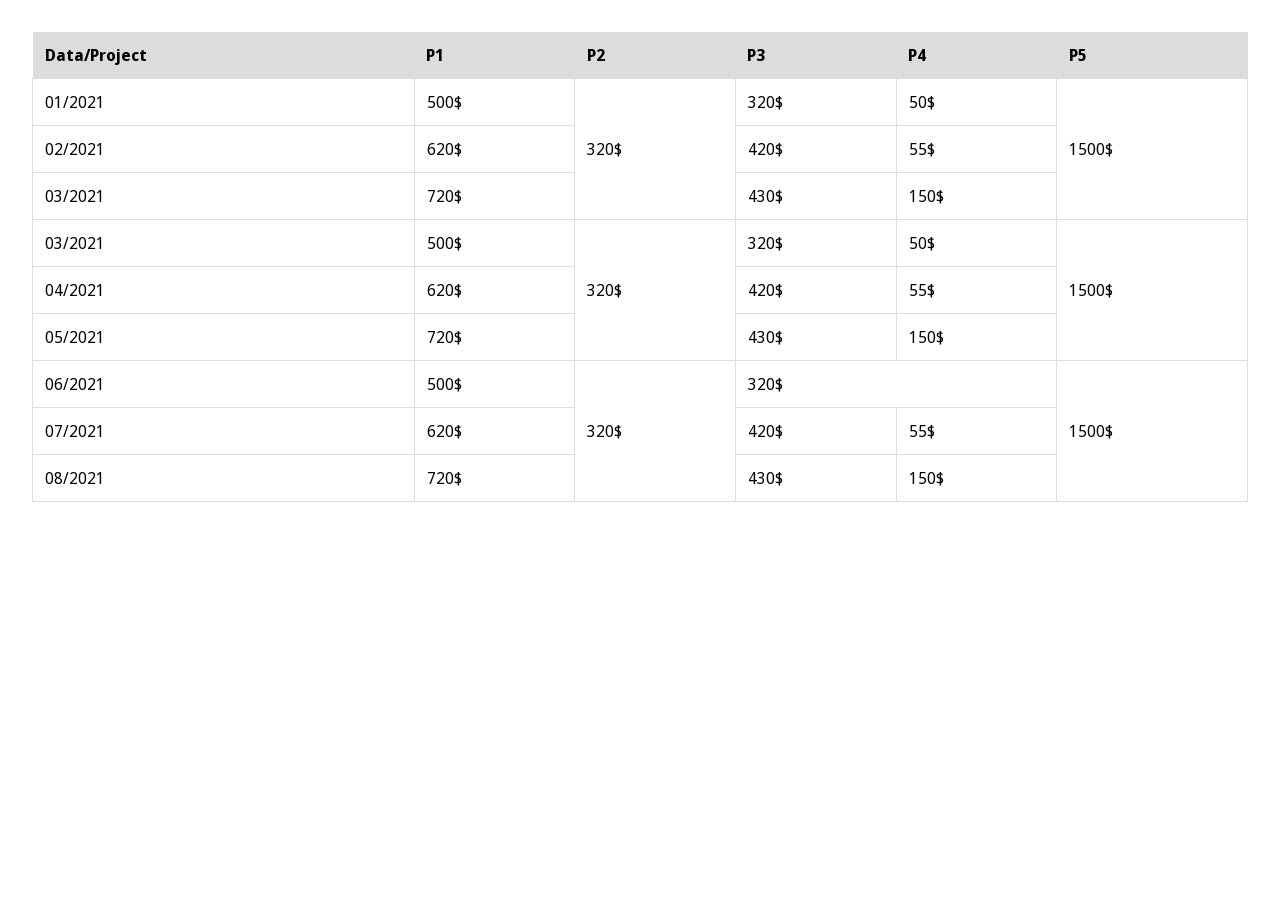
==== commit 46fd7165: "Envio 0-3" ====
--- a/index.html
+++ b/index.html
@@ -3,157 +3,118 @@
 <head>
     <meta charset="UTF-8">
     <meta http-equiv="X-UA-Compatible" content="IE=edge">
-    <meta name="viewport" content="width=device-width, initial-scale=1.0">
+    <meta name="viewport" content="width=<device-width>, initial-scale=1.0">
     <title>Document</title>
 </head>
 <body>
-    <div class="nav__container">
-        <nav>
-            <a href="http://localhost:3000/0-4-brief-html/">
-                <img src="assets/logo.svg" class="logo"></a>
-            <il><a href="#">Empresa</a></il>
-            <il><a href="#">Serviços</a></il>
-            <il><a href="#">Soluções</a></il>
-            <il><a href="#">Blog</a></il>
-            <il><a href="#">Contactos</a></il>
-            <il><a href="#"></a>
-                <button>Marketplace</button></il>
-        </nav>
-       <main>
-    <div class="splash">
-            <h1 class="splash-header">Sobre Nós</h1>
-            <p>Estamos no mercado há mais de sessenta anos e temos a experiência e o know-how necessários
-                para desenvolver e implementar soluções que acrescentem valor a qualquer empresa, independentemente
-                do volume e da área de atividade. A nossa equipa de especialistas está focada no sucesso dos nossos
-                clientes, ajudando-os a identificar oportunidades de negócio e a explorar todas as vertentes do marketing digital para que a estratégia online seja sólida e eficaz.
-            </p>
+    <style>
+        @import url("https://fonts.googleapis.com/css2?family=Noto+Sans+Display:wght@100;400&display=swap");
+    
+        html,
+        body {
+            margin: 0;
+            padding: 16px;
+            background-color: white;
+            box-sizing: border-box;
+            font-family: "Noto Sans Display", sans-serif;
+        }
+    
+        table {
+            border-collapse: collapse;
+            width: 100%;
+            text-align: left;
+        }
+    
+        th {
+            background-color: gainsboro;
+            padding: 12px 0;
+            text-indent: 12px;
+        }
+    
+        td {
+            border: 1px solid gainsboro;
+            padding: 12px 0;
+            text-indent: 12px;
+        }
+    </style>
     <div class="table__container">
             <table>
                 <thead>
                     <tr>
-                        <th>Missão</th>
-                        <th>Visão</th>
+                        <th>Data/Project</th>
+                        <th>P1</th>
+                        <th>P2</th>
+                        <th>P3</th>
+                        <th>P4</th>
+                        <th>P5</th>
                     </tr>
                 </thead>
                 <tbody>
                     <tr>
-                        <td>Democratizam o marketing digital;</td>
-                        <td>Ser o melhor aliado das empresas na ampliação dos seus negócios;</td>
+                        <td>01/2021</td>
+                        <td>500$</td>
+                        <td rowspan="3">320$</td>
+                        <td>320$</td>
+                        <td>50$</td>
+                        <td rowspan="3">1500$</td>
                     </tr>
                     <tr>
-                        <td>Aproximamos Empresas e Consumidor, em todo o mundo;</td>
-                        <td>Ser top of mind na procura de serviços e produtos, acrescentando velocidade e valor;</td>
+                        <td>02/2021</td>
+                        <td>620$</td>
+                        <td>420$</td>
+                        <td>55$</td>
                     </tr>
                     <tr>
-                        <td>Formamos digital experts para serem referência no mercado.</td>
-                        <td>Ser a escola de Vendas & Marketing Digital em Portugal.</td>
+                        <td>03/2021</td>
+                        <td>720$</td>
+                        <td>430$</td>
+                        <td>150$</td>
+                    </tr>
+                    <tr>
+                        <td>03/2021</td>
+                        <td>500$</td>
+                        <td rowspan="3">320$</td>
+                        <td>320$</td>
+                        <td>50$</td>
+                        <td rowspan="3">1500$</td>
+                    </tr>
+                    <tr>
+                        <td>04/2021</td>
+                        <td>620$</td>
+                        <td>420$</td>
+                        <td>55$</td>
+                    </tr>
+                    <tr>
+                        <td>05/2021</td>
+                        <td>720$</td>
+                        <td>430$</td>
+                        <td>150$</td>
+                    </tr>
+                    <tr>
+                        <td>06/2021</td>
+                        <td>500$</td>
+                        <td rowspan="3">320$</td>
+                        <td colspan="2"> 320$ </td>
+                        <td rowspan="3">1500$</td>
+                    </tr>
+                    <tr>
+                        <td>07/2021</td>
+                        <td>620$</td>
+                        <td>420$</td>
+                        <td>55$</td>
+                    </tr>
+                    <tr>
+                        <td>08/2021</td>
+                        <td>720$</td>
+                        <td>430$</td>
+                        <td>150$</td>
                     </tr>
                 </tbody>
-            </table>
-    <div class="category__container">
-        <h1 class="category">Categorias</h1>
-        <div class="category">
-            <a href="#"></a>
-            <button>Serviços</button>
-        </div>
-        <div class="category">
-            <a href="#"></a>
-            <button>Website & Addons</button>
-        </div>
-        <div class="category">
-            <a href="#"></a>
-            <button>Website & Addons</button>
-        </div>
-        <div class="category">
-            <a href="#"></a>
-            <button>Redes Sociais</button>
-        </div>
-        <div class="category">
-            <a href="#"></a>
-            <button>Publicidade online</button>
-        </div>
-        <div class="category">
-            <a href="#"></a>
-            <button>Geo Marketing</button>
-        </div>
-        <div class="category">
-            <a href="#"></a>
-            <button>Fotografia</button>
-        </div>
-        <div class="category">
-            <a href="#"></a>
-            <button>Vídeo</button>
-        </div>
-        <div class="category">
-            <a href="#"></a>
-            <button>Identifição Visual</button>
-        </div>
-        <div class="category">
-            <a href="#"></a>
-            <button>Office 365</button>
-        </div>
-        <div class="category">
-            <a href="#"></a>
-            <button>Marketplace</button>
-        </div>
-    </div>
-    <section class="filter__container">
-        <h1 class="filter-title">Filtros</h1>
-            <div class="filter-subtitle">Categorias</div>
-                <div class="filter-block">
-                    <div>
-                        <input type="radio" id="Análises clínicas e exames" name="Análises clínicas e exames">
-                        <label for="Análises clínicas e exames">Análises clínicas e exames</label>
-                    </div>
-                    <div>
-                        <input type="radio" id="Clínicas e especialidades médicas" name="Clínicas e especialidades médicas">
-                        <label for="Clínicas e especialidades médicas">Clínicas e especialidades médicas</label>
-                    </div>
-                    <div>
-                        <input type="radio" id="Centros de imagiologia" name="Centros de imagiologia">
-                        <label for="Centros de imagiologia">Centros de imagiologia</label>
-                    </div>
-                    <div>
-                        <input type="radio" id="Laboratórios de análises clínicas" name="Laboratórios de análises clínicas">
-                        <label for="Laboratórios de análises clínicas">Laboratórios de análises clínicas</label>
-                    </div>
-                    <div>
-                        <input type="radio" id="Cardiologia" name="Cardiologia">
-                        <label for="Cardiologia">Cardiologia</label>
-                    </div>
-                </div>
-            <div class="Filter-subtitle">Tags</div>
-                <div>
-                    <input type="checkbox" id="Dentista" name="Dentista">
-                    <label for="Dentista">Dentista</label>
-                </div>
-                <div>
-                    <input type="checkbox" id="Implantologia" name="Implantologia">
-                    <label for="Implantologia">Implantologia</label>
-                </div>
-                <div>
-                    <input type="checkbox" id="Medicina Dentária" name="Medicina Dentária">
-                    <label for="Medicina Dentária">Medicina Dentária</label>
-                </div>
-                <div>
-                    <input type="checkbox" id="Odontologia" name="Odontologia">
-                    <label for="Odontologia">Odontologia</label>
-                </div>
-                <div>
-                    <input type="checkbox" id="Próteses Dentárias" name="Próteses Dentárias">
-                    <label for="Próteses Dentárias">Próteses Dentárias</label>
-                </div>
-         <div class="results">Results</div>   
-                <div>
-                    <a href="#" class="img-results"></a>
 
 
-                </div>
-
-    </section>
-
-       </main> 
-
+            </table>
     </div>
 </body>
-</html>+</html>
+
+ 
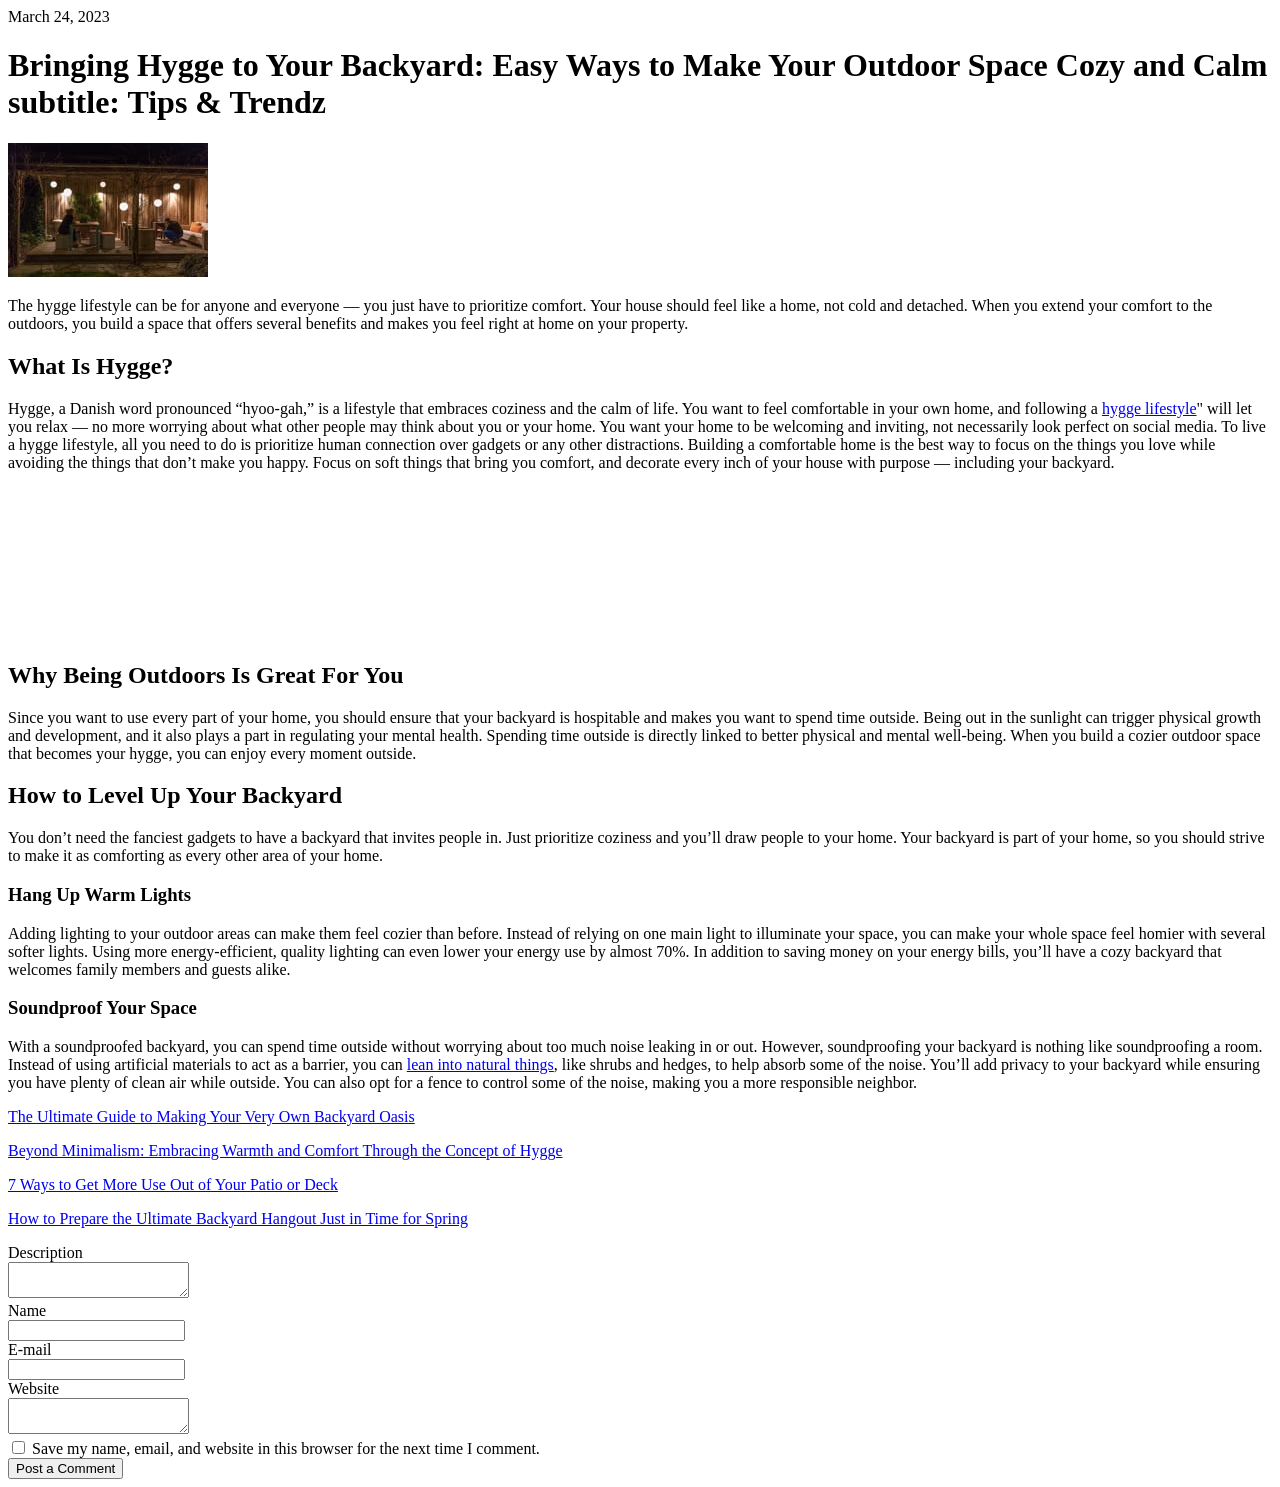
==== commit 0d63c8fb: "Envio 0-2" ====
--- a/index.html
+++ b/index.html
@@ -3,118 +3,64 @@
 <head>
     <meta charset="UTF-8">
     <meta http-equiv="X-UA-Compatible" content="IE=edge">
-    <meta name="viewport" content="width=<device-width>, initial-scale=1.0">
-    <title>Document</title>
+    <meta name="viewport" content="width=device-width, initial-scale=1.0">
+    <title>Sample</title>   
 </head>
 <body>
-    <style>
-        @import url("https://fonts.googleapis.com/css2?family=Noto+Sans+Display:wght@100;400&display=swap");
-    
-        html,
-        body {
-            margin: 0;
-            padding: 16px;
-            background-color: white;
-            box-sizing: border-box;
-            font-family: "Noto Sans Display", sans-serif;
-        }
-    
-        table {
-            border-collapse: collapse;
-            width: 100%;
-            text-align: left;
-        }
-    
-        th {
-            background-color: gainsboro;
-            padding: 12px 0;
-            text-indent: 12px;
-        }
-    
-        td {
-            border: 1px solid gainsboro;
-            padding: 12px 0;
-            text-indent: 12px;
-        }
-    </style>
-    <div class="table__container">
-            <table>
-                <thead>
-                    <tr>
-                        <th>Data/Project</th>
-                        <th>P1</th>
-                        <th>P2</th>
-                        <th>P3</th>
-                        <th>P4</th>
-                        <th>P5</th>
-                    </tr>
-                </thead>
-                <tbody>
-                    <tr>
-                        <td>01/2021</td>
-                        <td>500$</td>
-                        <td rowspan="3">320$</td>
-                        <td>320$</td>
-                        <td>50$</td>
-                        <td rowspan="3">1500$</td>
-                    </tr>
-                    <tr>
-                        <td>02/2021</td>
-                        <td>620$</td>
-                        <td>420$</td>
-                        <td>55$</td>
-                    </tr>
-                    <tr>
-                        <td>03/2021</td>
-                        <td>720$</td>
-                        <td>430$</td>
-                        <td>150$</td>
-                    </tr>
-                    <tr>
-                        <td>03/2021</td>
-                        <td>500$</td>
-                        <td rowspan="3">320$</td>
-                        <td>320$</td>
-                        <td>50$</td>
-                        <td rowspan="3">1500$</td>
-                    </tr>
-                    <tr>
-                        <td>04/2021</td>
-                        <td>620$</td>
-                        <td>420$</td>
-                        <td>55$</td>
-                    </tr>
-                    <tr>
-                        <td>05/2021</td>
-                        <td>720$</td>
-                        <td>430$</td>
-                        <td>150$</td>
-                    </tr>
-                    <tr>
-                        <td>06/2021</td>
-                        <td>500$</td>
-                        <td rowspan="3">320$</td>
-                        <td colspan="2"> 320$ </td>
-                        <td rowspan="3">1500$</td>
-                    </tr>
-                    <tr>
-                        <td>07/2021</td>
-                        <td>620$</td>
-                        <td>420$</td>
-                        <td>55$</td>
-                    </tr>
-                    <tr>
-                        <td>08/2021</td>
-                        <td>720$</td>
-                        <td>430$</td>
-                        <td>150$</td>
-                    </tr>
-                </tbody>
-
-
-            </table>
+<main>
+    <div>
+        <span>March 24, 2023</span>
     </div>
+    <div>
+        <h1>Bringing Hygge to Your Backyard: Easy Ways to Make Your Outdoor Space Cozy and Calm subtitle: Tips & Trendz</h1>
+        <img src="assets/picture_1/picture_1-sm.jpeg" srcset="assets/picture_1/picture_1-sm.jpeg 1x, assets/picture_1/picture_1-md.jpeg 2x, assets/picture_1/picture_1-lg.jpeg 3x" alt="">
+        <p>The hygge lifestyle can be for anyone and everyone — you just have to prioritize comfort. Your house should feel like a home, not cold and detached. When you extend your comfort to the outdoors, you build a space that offers several benefits and makes you feel right at home on your property.</p>
+    </div>
+    <section>
+        <h2>What Is Hygge?</h2>
+        <p>Hygge, a Danish word pronounced “hyoo-gah,” is a lifestyle that embraces coziness and the calm of life. You want to feel comfortable in your own home, and following a <a href="https://blog.smartfurniture.com/what-does-it-mean-to-live-a-hygge-lifestyle/">hygge lifestyle</a>" will let you relax — no more worrying about what other people may think about you or your home. You want your home to be welcoming and inviting, not necessarily look perfect on social media. To live a hygge lifestyle, all you need to do is prioritize human connection over gadgets or any other distractions. Building a comfortable home is the best way to focus on the things you love while avoiding the things that don’t make you happy. Focus on soft things that bring you comfort, and decorate every inch of your house with purpose — including your backyard.</p>
+        <video class="video" muted autoplay>
+        <source src="assets/video/production ID_3773486_sm.mp4" type="video/mp4">
+        <source src="assets/video/production ID_3773486_sm.mp4" type="video/ogg">
+        </video>
+    </section>
+    <section>
+        <h1>Why Being Outdoors Is Great For You</h1>
+        <p>Since you want to use every part of your home, you should ensure that your backyard is hospitable and makes you want to spend time outside. Being out in the sunlight can trigger physical growth and development, and it also plays a part in regulating your mental health. Spending time outside is directly linked to better physical and mental well-being. When you build a cozier outdoor space that becomes your hygge, you can enjoy every moment outside.</p>
+        <h2>How to Level Up Your Backyard</h2>
+        <p>You don’t need the fanciest gadgets to have a backyard that invites people in. Just prioritize coziness and you’ll draw people to your home. Your backyard is part of your home, so you should strive to make it as comforting as every other area of your home.</p>
+        <h3>Hang Up Warm Lights</h3>
+        <p>Adding lighting to your outdoor areas can make them feel cozier than before. Instead of relying on one main light to illuminate your space, you can make your whole space feel homier with several softer lights. Using more energy-efficient, quality lighting can even lower your energy use by almost 70%. In addition to saving money on your energy bills, you’ll have a cozy backyard that welcomes family members and guests alike.</p>
+        <h3>Soundproof Your Space</h3>
+        <p>With a soundproofed backyard, you can spend time outside without worrying about too much noise leaking in or out. However, soundproofing your backyard is nothing like soundproofing a room. Instead of using artificial materials to act as a barrier, you can <a href="https://www.soundproofcow.com/soundproofing-tips-backyard/">lean into natural things</a>, like shrubs and hedges, to help absorb some of the noise. You’ll add privacy to your backyard while ensuring you have plenty of clean air while outside. You can also opt for a fence to control some of the noise, making you a more responsible neighbor.</p>
+    </section>   
+<nav>
+        
+        <p> <a href="https://blog.smartfurniture.com/the-ultimate-guide-to-making-your-very-own-backyard-oasis/">The Ultimate Guide to Making Your Very Own Backyard Oasis</a></p>
+        <p> <a href="https://blog.smartfurniture.com/beyond-minimalism-embracing-warmth-and-comfort-through-the-concept-of-hygge/">Beyond Minimalism: Embracing Warmth and Comfort Through the Concept of Hygge</a></p>
+        <p> <a href="https://blog.smartfurniture.com/7-ways-to-get-more-use-out-of-your-patio-or-deck/">7 Ways to Get More Use Out of Your Patio or Deck</a></p>
+        <p><a href="https://blog.smartfurniture.com/how-to-prepare-the-ultimate-backyard-hangout-just-in-time-for-spring/">How to Prepare the Ultimate Backyard Hangout Just in Time for Spring</a></p>
+</nav>
+<aside>
+    <form>
+      <div>
+        <label for="Description">Description</label></br>
+        <textarea type="text" id="Description" name="Description" required></textarea></br>
+        <label for="Name">Name</label></br>
+        <input type="textarea" id="Name" name="Name" required></input></br>
+        <label for="email">E-mail</E-mail></label></br> 
+        <input pattern="[a-z0-9._%+-]+@[a-z0-9.-]+\.[a-z]{2,4}$" id="email" name="email" required></input></br>
+        <label for="website">Website</label></br>
+        <textarea type="text" id="website" name="website" required="false"></textarea></br>
+      </div>
+      <div>
+        <input type="checkbox" id="save" name="save" required="true">
+        <label for="save">Save my name, email, and website in this browser for the next time I comment.</label>
+    </div>
+    <div>
+        <button>Post a Comment</button>
+    </div>
+    </form>
+</aside>
 </body>
-</html>
-
- +</html>
